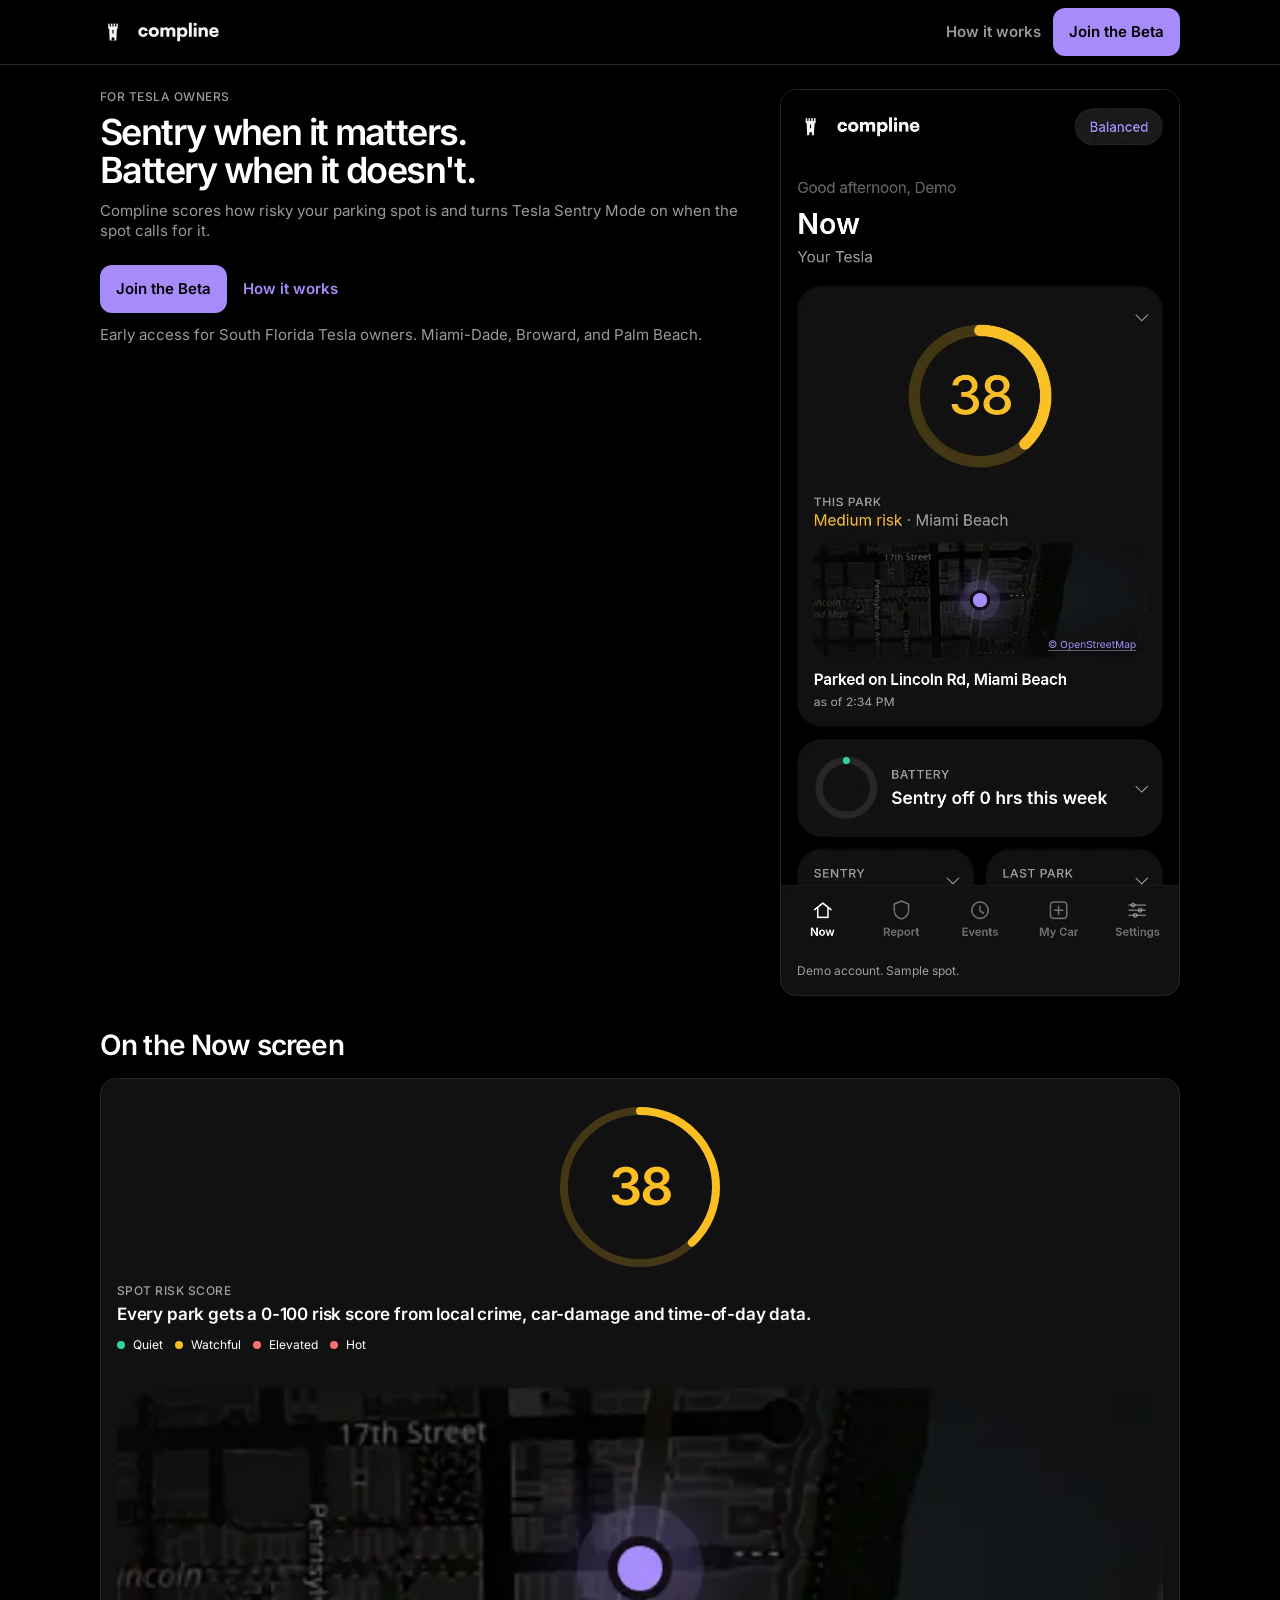
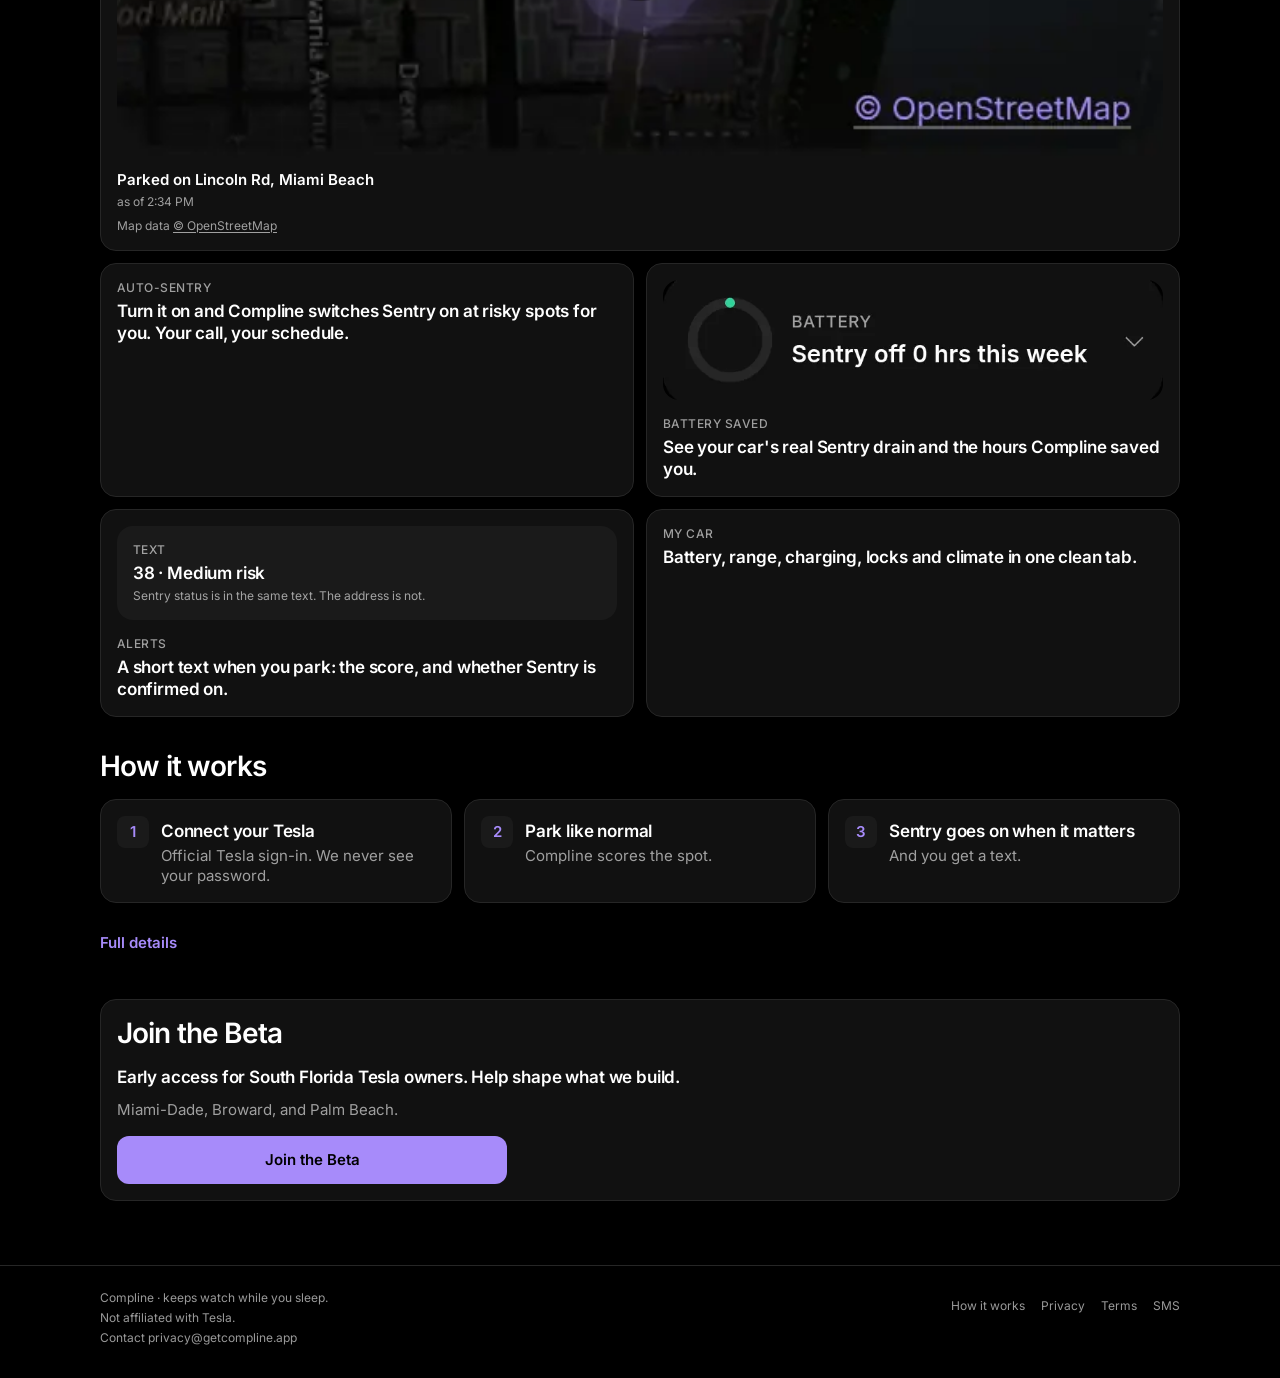
==== index.html @ 338436a9 "Redesign the homepage and add a how-it-works page Match the dashboard's color, type, cards, ring, an" ====
<!doctype html>
<html lang="en">
<head>
<meta charset="utf-8">
<meta name="viewport" content="width=device-width,initial-scale=1">
<meta name="theme-color" content="#000000">
<title>Compline — Sentry when it matters</title>
<meta name="description" content="Compline scores how risky your parking spot is and turns Tesla Sentry Mode on when the spot calls for it. Not affiliated with Tesla.">
<meta property="og:type" content="website">
<meta property="og:site_name" content="Compline">
<meta property="og:title" content="Compline: Sentry when it matters">
<meta property="og:description" content="Compline scores how risky your parking spot is and turns Tesla Sentry Mode on when the spot calls for it. Not affiliated with Tesla.">
<meta property="og:url" content="https://getcompline.app/">
<meta property="og:image" content="https://getcompline.app/assets/og.png">
<meta property="og:image:type" content="image/png">
<meta property="og:image:width" content="1200">
<meta property="og:image:height" content="630">
<meta property="og:image:alt" content="Compline. Sentry Mode when the spot needs it, not when it doesn't.">
<meta name="twitter:card" content="summary_large_image">
<meta name="twitter:title" content="Compline: Sentry when it matters">
<meta name="twitter:description" content="Compline scores how risky your parking spot is and turns Tesla Sentry Mode on when the spot calls for it. Not affiliated with Tesla.">
<meta name="twitter:image" content="https://getcompline.app/assets/og.png">
<meta name="twitter:image:alt" content="Compline. Sentry Mode when the spot needs it, not when it doesn't.">
<link rel="icon" href="/favicon.ico">
<link rel="icon" type="image/png" sizes="32x32" href="/favicon-32.png">
<link rel="apple-touch-icon" sizes="180x180" href="/apple-touch-icon.png">
<link rel="preload" href="/fonts/inter-latin.woff2" as="font" type="font/woff2" crossorigin>
<link rel="preload" href="/assets/now-screen.webp" as="image">
<link rel="stylesheet" href="/css/site.css">
</head>
<body class="mkt">
<a class="m-skip" href="#content">Skip to content</a>
<header class="m-top">
  <div class="m-wrap m-bar">
    <a class="m-logo" href="/">
      <img src="/assets/mark-icon.svg" alt="" width="26" height="26">
      <img src="/assets/mark-word.svg" alt="Compline" width="89" height="26">
    </a>
    <nav class="m-nav" aria-label="Primary">
      <a class="m-nav-link" href="/how-it-works/">How it works</a>
      <a class="m-btn" href="https://app.getcompline.app/login?mode=signup">Join the Beta</a>
    </nav>
  </div>
</header>

<main id="content">
  <section class="m-hero" aria-labelledby="hero-title">
    <div class="m-wrap m-hero-grid">
      <div>
        <p class="m-kicker">For Tesla owners</p>
        <h1 id="hero-title">Sentry when it matters. Battery when it doesn't.</h1>
        <p class="m-lede">Compline scores how risky your parking spot is and turns Tesla Sentry Mode on when the spot calls for it.</p>
        <div class="m-actions">
          <a class="m-btn m-btn-block" href="https://app.getcompline.app/login?mode=signup">Join the Beta</a>
          <a class="m-text" href="/how-it-works/">How it works</a>
        </div>
        <p class="m-note">Early access for South Florida Tesla owners. Miami-Dade, Broward, and Palm Beach.</p>
      </div>
      <figure class="m-phone">
        <img src="/assets/now-screen.webp" width="780" height="1688" alt="Compline Now screen on a demo account. Risk score 38, medium risk, a dark map, and the Sentry battery card. The spot shown is a sample on Lincoln Road in Miami Beach." fetchpriority="high">
        <figcaption>Demo account. Sample spot.</figcaption>
      </figure>
    </div>
  </section>

  <section class="m-section" aria-labelledby="features-title">
    <div class="m-wrap">
      <h2 id="features-title">On the Now screen</h2>
      <div class="m-grid">
        <article class="m-card m-span">
          <div class="m-gauge">
            <svg viewBox="0 0 168 168" aria-hidden="true">
              <circle class="m-ring-track" cx="84" cy="84" r="76"></circle>
              <circle class="m-ring-fill" cx="84" cy="84" r="76"></circle>
            </svg>
            <p class="m-score"><span class="m-sr">Risk score </span>38<span class="m-sr"> out of 100</span></p>
          </div>
          <h3 class="m-label">Spot risk score</h3>
          <p class="m-value">Every park gets a 0-100 risk score from local crime, car-damage and time-of-day data.</p>
          <ul class="m-bands" aria-label="Score bands">
            <li><span class="m-dot m-dot-quiet" aria-hidden="true"></span>Quiet</li>
            <li><span class="m-dot m-dot-watchful" aria-hidden="true"></span>Watchful</li>
            <li><span class="m-dot m-dot-elevated" aria-hidden="true"></span>Elevated</li>
            <li><span class="m-dot m-dot-hot" aria-hidden="true"></span>Hot</li>
          </ul>
          <img class="m-shot" src="/assets/crop-map.webp" width="652" height="242" alt="Dark map of the sample Lincoln Road spot, with a violet marker on the block." loading="lazy">
          <p class="m-loc">Parked on Lincoln Rd, Miami Beach</p>
          <p class="m-asof">as of 2:34 PM</p>
          <p class="m-attr">Map data <a href="https://www.openstreetmap.org/copyright">© OpenStreetMap</a></p>
        </article>

        <article class="m-card">
          <h3 class="m-label">Auto-Sentry</h3>
          <p class="m-value">Turn it on and Compline switches Sentry on at risky spots for you. Your call, your schedule.</p>
        </article>

        <article class="m-card">
          <img class="m-shot" src="/assets/crop-battery.webp" width="716" height="172" alt="Demo battery card. It reads Sentry off, 0 hours this week." loading="lazy">
          <h3 class="m-label">Battery saved</h3>
          <p class="m-value">See your car's real Sentry drain and the hours Compline saved you.</p>
        </article>

        <article class="m-card">
          <div class="m-bubble">
            <p class="m-label">Text</p>
            <p class="m-value">38 · Medium risk</p>
            <p class="m-asof">Sentry status is in the same text. The address is not.</p>
          </div>
          <h3 class="m-label">Alerts</h3>
          <p class="m-value">A short text when you park: the score, and whether Sentry is confirmed on.</p>
        </article>

        <article class="m-card">
          <h3 class="m-label">My Car</h3>
          <p class="m-value">Battery, range, charging, locks and climate in one clean tab.</p>
        </article>
      </div>
    </div>
  </section>

  <section class="m-section" id="how" aria-labelledby="how-title">
    <div class="m-wrap">
      <h2 id="how-title">How it works</h2>
      <ol class="m-steps">
        <li>
          <span class="m-num" aria-hidden="true">1</span>
          <div>
            <h3>Connect your Tesla</h3>
            <p>Official Tesla sign-in. We never see your password.</p>
          </div>
        </li>
        <li>
          <span class="m-num" aria-hidden="true">2</span>
          <div>
            <h3>Park like normal</h3>
            <p>Compline scores the spot.</p>
          </div>
        </li>
        <li>
          <span class="m-num" aria-hidden="true">3</span>
          <div>
            <h3>Sentry goes on when it matters</h3>
            <p>And you get a text.</p>
          </div>
        </li>
      </ol>
      <p class="m-more"><a class="m-text" href="/how-it-works/">Full details</a></p>
    </div>
  </section>

  <section class="m-section m-end" aria-labelledby="beta-title">
    <div class="m-wrap">
      <div class="m-card m-beta">
        <h2 id="beta-title">Join the Beta</h2>
        <p class="m-value">Early access for South Florida Tesla owners. Help shape what we build.</p>
        <p class="m-note">Miami-Dade, Broward, and Palm Beach.</p>
        <a class="m-btn m-btn-block" href="https://app.getcompline.app/login?mode=signup">Join the Beta</a>
      </div>
    </div>
  </section>
</main>

<footer class="m-foot">
  <div class="m-wrap m-foot-inner">
    <div>
      <p>Compline · keeps watch while you sleep.</p>
      <p>Not affiliated with Tesla.</p>
      <p>Contact <a href="mailto:privacy@getcompline.app">privacy@getcompline.app</a></p>
    </div>
    <nav aria-label="Footer">
      <a href="/how-it-works/">How it works</a>
      <a href="/privacy.html">Privacy</a>
      <a href="/terms.html">Terms</a>
      <a href="/sms.html">SMS</a>
    </nav>
  </div>
</footer>
</body>
</html>
---- css/site.css ----
/* Compline public site.
   Tokens: true black, self-hosted Inter, light numerals,
   hairline dividers, muted purple accent. */

@font-face {
  font-family: "Inter";
  font-style: normal;
  font-weight: 100 900;
  font-display: swap;
  src: url("../fonts/inter-latin.woff2") format("woff2");
  unicode-range: U+0000-00FF, U+0131, U+0152-0153, U+02BB-02BC, U+02C6, U+02DA, U+02DC, U+0304, U+0308, U+0329, U+2000-206F, U+20AC, U+2122, U+2191, U+2193, U+2212, U+2215, U+FEFF, U+FFFD;
}

:root {
  --bg: #000000;
  --ink: #ffffff;
  --text: rgba(255, 255, 255, 0.82);
  --muted: rgba(255, 255, 255, 0.56);
  --line: rgba(255, 255, 255, 0.12);
  --accent: #a898c9;
  --measure: 1080px;
  color-scheme: dark;
}

* { box-sizing: border-box; }
html {
  background: var(--bg);
  -webkit-font-smoothing: antialiased;
  text-rendering: optimizeLegibility;
}
body {
  margin: 0;
  min-height: 100vh;
  background: var(--bg);
  color: var(--text);
  font: 400 17px/1.55 "Inter", system-ui, sans-serif;
}
::selection { background: rgba(168, 152, 201, 0.35); color: var(--ink); }
:focus-visible { outline: 1px solid var(--accent); outline-offset: 3px; }
a { color: inherit; text-decoration: none; }
img { max-width: 100%; height: auto; display: block; }

.wrap {
  width: min(var(--measure), calc(100% - 48px));
  margin-inline: auto;
}
.wrap.narrow { --measure: 680px; }

.top {
  position: sticky;
  top: 0;
  z-index: 2;
  background: var(--bg);
  border-bottom: 1px solid var(--line);
}
.top-inner {
  display: flex;
  flex-wrap: wrap;
  align-items: center;
  justify-content: space-between;
  gap: 4px 28px;
  min-height: 64px;
  padding-block: 10px;
}
.brand {
  color: var(--ink);
  font-size: 17px;
  font-weight: 400;
  letter-spacing: -0.03em;
  padding-block: 8px;
}
.nav {
  display: flex;
  flex-wrap: wrap;
  align-items: center;
  gap: 4px 22px;
  font-size: 14px;
}
.nav a {
  color: var(--muted);
  padding-block: 8px;
}
.nav a:hover,
.nav a[aria-current="page"] { color: var(--ink); }

.hero {
  display: grid;
  gap: 56px;
  padding: 56px 0 8px;
}
.kicker {
  margin: 0 0 18px;
  color: var(--accent);
  font-size: 12px;
  font-weight: 500;
  letter-spacing: 0.16em;
  text-transform: uppercase;
}
h1 {
  margin: 0;
  color: var(--ink);
  font-weight: 300;
  font-size: clamp(40px, 8vw, 68px);
  line-height: 1.02;
  letter-spacing: -0.04em;
  text-wrap: balance;
}
.lede {
  margin: 28px 0 0;
  max-width: 38rem;
  color: var(--muted);
  font-size: 18px;
  line-height: 1.55;
}
.policy {
  margin: 18px 0 0;
  max-width: 38rem;
  color: var(--muted);
  font-size: 16px;
  line-height: 1.55;
}
.text-link {
  margin: 32px 0 0;
}
.text-link a {
  color: var(--ink);
  font-size: 15px;
  border-bottom: 1px solid var(--line);
  padding-bottom: 3px;
}
.text-link a:hover { border-bottom-color: var(--accent); }
.hero-actions {
  display: flex;
  flex-wrap: wrap;
  align-items: center;
  gap: 16px 28px;
  margin-top: 32px;
}
.hero-actions .text-link { margin: 0; }

.btn {
  display: inline-flex;
  align-items: center;
  justify-content: center;
  margin: 0;
  padding: 11px 16px;
  border: 1px solid var(--ink);
  background: var(--ink);
  color: #000;
  font: 500 14px/1 "Inter", system-ui, sans-serif;
  letter-spacing: -0.01em;
  text-decoration: none;
  cursor: pointer;
}
.btn:hover { background: transparent; color: var(--ink); }
.btn:disabled,
.btn:disabled:hover {
  background: var(--ink);
  color: #000;
  opacity: 0.45;
  cursor: default;
}
.nav a.btn { color: #000; padding: 8px 14px; }
.nav a.btn:hover { color: var(--ink); }
.nav a.btn[aria-current="page"] {
  background: var(--ink);
  color: #000;
}

.numeral {
  margin: 0;
  color: var(--ink);
  font-weight: 300;
  font-size: clamp(96px, 22vw, 132px);
  line-height: 0.84;
  letter-spacing: -0.055em;
  font-variant-numeric: tabular-nums;
}
.score-name {
  margin: 14px 0 0;
  color: var(--muted);
  font-size: 15px;
  letter-spacing: 0.08em;
  text-transform: uppercase;
}
.score hr {
  border: 0;
  border-top: 1px solid var(--line);
  margin: 28px 0;
}
.suggest {
  margin: 0;
  color: var(--accent);
  font-size: 15px;
  font-weight: 500;
  letter-spacing: 0.01em;
}
.place {
  margin: 10px 0 0;
  color: var(--muted);
  font-size: 16px;
}
.place strong {
  color: var(--ink);
  font-weight: 400;
}

.block { padding: 88px 0 0; }
h2 {
  margin: 0 0 16px;
  color: var(--ink);
  font-weight: 300;
  font-size: clamp(32px, 5vw, 44px);
  line-height: 1.1;
  letter-spacing: -0.035em;
}
.sub {
  margin: 0;
  max-width: 40rem;
  color: var(--muted);
}

.steps {
  list-style: none;
  margin: 40px 0 0;
  padding: 0;
  border-top: 1px solid var(--line);
}
.steps li {
  display: grid;
  gap: 14px;
  padding: 28px 0 32px;
  border-bottom: 1px solid var(--line);
}
.step-num {
  color: var(--ink);
  font-weight: 300;
  font-size: 48px;
  line-height: 1;
  letter-spacing: -0.045em;
  font-variant-numeric: tabular-nums;
}
.steps h3 {
  margin: 0 0 8px;
  color: var(--ink);
  font-size: 18px;
  font-weight: 400;
  letter-spacing: -0.02em;
}
.steps p {
  margin: 0;
  color: var(--muted);
  font-size: 16px;
}

.rows {
  list-style: none;
  margin: 36px 0 0;
  padding: 0;
  border-top: 1px solid var(--line);
}
.rows li {
  margin: 0;
  padding: 26px 0;
  border-bottom: 1px solid var(--line);
  color: var(--muted);
}
.rows strong {
  color: var(--ink);
  font-weight: 500;
}

.close { padding-bottom: 96px; }
.close p {
  margin: 0;
  max-width: 36rem;
  color: var(--muted);
}

.page {
  padding: 56px 0 96px;
}
.page .sub { margin-top: 22px; }
.page .sub + .sub { margin-top: 18px; }

.waitlist { margin-top: 36px; max-width: 32rem; }
.waitlist .field + .field { margin-top: 22px; }
.waitlist label {
  display: block;
  margin: 0 0 8px;
  color: var(--ink);
  font-size: 14px;
  font-weight: 500;
}
.waitlist .opt { color: var(--muted); font-weight: 400; }
.waitlist input,
.waitlist select {
  width: 100%;
  background: var(--bg);
  color: var(--ink);
  border: 1px solid var(--line);
  border-radius: 0;
  padding: 14px;
  font: 400 16px/1.4 "Inter", system-ui, sans-serif;
}
.waitlist input::placeholder { color: rgba(255, 255, 255, 0.35); }
.waitlist .btn { margin-top: 28px; }
.honeypot {
  position: absolute;
  left: -10000px;
  top: 0;
  width: 1px;
  height: 1px;
  margin: 0;
  padding: 0;
  overflow: hidden;
  clip: rect(0, 0, 0, 0);
  clip-path: inset(50%);
  white-space: nowrap;
  border: 0;
  pointer-events: none;
}
.waitlist .honeypot input {
  width: 1px;
  min-width: 0;
  padding: 0;
  border: 0;
}
.form-status {
  margin: 18px 0 0;
  font-size: 16px;
  line-height: 1.5;
}
.form-status.is-ok,
.form-status.is-note { color: var(--ink); }
.form-status.is-err { color: #f3c7c7; }
.form-status:empty { margin-top: 0; }
.field-hint {
  margin: 8px 0 0;
  color: var(--muted);
  font-size: 13px;
}
.legal .waitlist { max-width: none; }
.waitlist label.check {
  display: flex;
  gap: 0.65em;
  align-items: flex-start;
  font-weight: 400;
  line-height: 1.5;
}
.waitlist label.check input {
  width: auto;
  flex: none;
  margin-top: 0.35em;
  accent-color: var(--accent);
}
.waitlist label.check a {
  color: var(--ink);
  text-decoration: underline;
  text-underline-offset: 2px;
}
.legal h3 {
  margin: 28px 0 10px;
  color: var(--ink);
  font-size: 18px;
  font-weight: 500;
  letter-spacing: -0.02em;
}
.fine {
  margin: 28px 0 0;
  max-width: 32rem;
  color: var(--muted);
  font-size: 14px;
}

.legal { padding: 56px 0 96px; }
.legal .kicker { margin-bottom: 20px; }
.legal h1 { font-size: clamp(40px, 8vw, 60px); }
.legal > p,
.legal li { color: var(--muted); }
.legal h2 {
  margin: 56px 0 14px;
  font-size: 22px;
  font-weight: 400;
  letter-spacing: -0.02em;
}
.legal p { margin: 0 0 16px; overflow-wrap: anywhere; }
.legal ul {
  list-style: none;
  margin: 8px 0 0;
  padding: 0;
  border-top: 1px solid var(--line);
}
.legal li {
  margin: 0;
  padding: 18px 0;
  border-bottom: 1px solid var(--line);
  overflow-wrap: anywhere;
}
.legal strong { color: var(--ink); font-weight: 500; }
.legal em { font-style: italic; }
code {
  font-family: ui-monospace, "SFMono-Regular", Menlo, Consolas, monospace;
  font-size: 0.92em;
  color: var(--ink);
}

.footer {
  border-top: 1px solid var(--line);
  padding: 28px 0 48px;
  color: var(--muted);
  font-size: 14px;
}
.footer-inner {
  display: flex;
  flex-wrap: wrap;
  gap: 12px 28px;
  justify-content: space-between;
  align-items: center;
}
.footer nav { display: flex; flex-wrap: wrap; gap: 8px 22px; }
.footer a { color: var(--muted); padding-block: 6px; }
.footer a:hover { color: var(--ink); }

@media (min-width: 840px) {
  .hero {
    grid-template-columns: minmax(0, 1.2fr) minmax(280px, 0.8fr);
    gap: 80px;
    align-items: end;
    padding: 104px 0 16px;
  }
  .block { padding-top: 120px; }
  .steps {
    display: grid;
    grid-template-columns: repeat(3, minmax(0, 1fr));
    border-bottom: 1px solid var(--line);
  }
  .steps li {
    border-bottom: 0;
    padding: 32px 36px 40px 0;
  }
  .steps li + li {
    padding-left: 36px;
    box-shadow: inset 1px 0 0 var(--line);
  }
  .legal, .page { padding-top: 96px; }
}

/* Marketing pages (homepage and /how-it-works).
   Tokens mirrored from the Compline dashboard stylesheet:
   tangitally/sentry-risk static/compline.css
   (deployed as https://app.getcompline.app/static/compline.css).
   Color values are that file's :root. Type, cards, the gauge ring,
   and btn-primary follow the Oct 23 design pass in the same file
   (label over value, 16px radius, spacing 4/8/12/16/24/32).
   The sentry-risk repo was not readable from this environment;
   values were copied from the deployed stylesheet.
   Scoped to body.mkt so /sms, /privacy, /terms, and /signup
   keep the tokens above. */
body.mkt {
  --bg: #000000;
  --ink: #ffffff;
  --text: #ffffff;
  --muted: rgba(255, 255, 255, 0.60);
  --faint: rgba(255, 255, 255, 0.40);
  --line: #262626;
  --line-strong: #262626;
  --surface-1: #111111;
  --surface-2: #1a1a1a;
  --surface-3: #262626;
  --accent: #a78bfa;
  --rose: #f87171;
  --ok: #34d399;
  --warn: #fbbf24;
  --brand: var(--accent);
  --danger: var(--rose);
  --risk-quiet: var(--ok);
  --risk-watchful: var(--warn);
  --risk-elevated: var(--rose);
  --risk-hot: var(--rose);
  --risk-none: rgba(255, 255, 255, 0.40);
  --card: var(--surface-1);
  --track: var(--surface-3);
  /* Demo Now screen (score 38) uses the watchful / amber ring. */
  --c: var(--risk-watchful);
  background: var(--bg);
  color: var(--text);
  font-family: -apple-system, BlinkMacSystemFont, "Inter", system-ui, sans-serif;
  font-size: 15px;
  line-height: 20px;
  font-weight: 400;
}
body.mkt :focus-visible {
  outline: 2px solid var(--accent);
  outline-offset: 2px;
}
body.mkt ::selection {
  background: color-mix(in srgb, var(--accent) 35%, transparent);
  color: var(--ink);
}
body.mkt a { color: var(--accent); }
body.mkt a.m-btn,
body.mkt a.m-btn:hover { color: #000; }
body.mkt a.m-skip { color: #000; }
body.mkt a.m-nav-link { color: var(--muted); }
body.mkt a.m-nav-link:hover,
body.mkt a.m-nav-link[aria-current="page"] { color: var(--ink); }
body.mkt .m-foot a { color: var(--muted); }
body.mkt .m-foot a:hover,
body.mkt .m-foot a[aria-current="page"] { color: var(--ink); }
body.mkt .m-attr a { color: var(--muted); }

.m-skip {
  position: absolute;
  left: 16px;
  top: 8px;
  z-index: 4;
  padding: 8px 12px;
  border-radius: 12px;
  background: var(--accent);
  color: #000;
  font-weight: 600;
  transform: translateY(-160%);
}
.m-skip:focus { transform: none; }

.m-wrap {
  width: min(1080px, calc(100% - 32px));
  margin-inline: auto;
}
.m-narrow { width: min(760px, calc(100% - 32px)); }

.m-top {
  position: sticky;
  top: 0;
  z-index: 3;
  background: var(--bg);
  border-bottom: 1px solid var(--line);
}
.m-bar {
  display: flex;
  align-items: center;
  justify-content: space-between;
  gap: 12px;
  min-height: 48px;
  padding-block: 8px;
}
.m-logo {
  display: flex;
  align-items: center;
  gap: 8px;
  min-width: 0;
  color: inherit;
  text-decoration: none;
}
.m-logo img { display: block; }
.m-nav {
  display: flex;
  align-items: center;
  gap: 12px;
}
.m-nav-link {
  display: none;
  align-items: center;
  min-height: 48px;
  color: var(--muted);
  font-size: 15px;
  line-height: 20px;
  font-weight: 600;
  text-decoration: none;
}
.m-nav-link:hover,
.m-nav-link[aria-current="page"] { color: var(--ink); }

.m-btn {
  display: inline-flex;
  align-items: center;
  justify-content: center;
  min-height: 48px;
  padding: 0 16px;
  border: 0;
  border-radius: 12px;
  background: var(--accent);
  color: #000;
  font: 600 15px/20px -apple-system, BlinkMacSystemFont, "Inter", system-ui, sans-serif;
  text-align: center;
  text-decoration: none;
  cursor: pointer;
}
.m-btn:hover { filter: brightness(1.06); color: #000; }
.m-btn-block { width: 100%; max-width: 390px; }

.m-kicker,
.m-label {
  margin: 0;
  font-size: 12px;
  line-height: 16px;
  font-weight: 500;
  letter-spacing: 0.04em;
  text-transform: uppercase;
  color: var(--muted);
}
body.mkt h1 {
  margin: 8px 0 0;
  color: var(--ink);
  font-size: 36px;
  line-height: 38px;
  font-weight: 600;
  letter-spacing: -0.045em;
}
body.mkt h2 {
  margin: 0 0 16px;
  color: var(--ink);
  font-size: 28px;
  line-height: 34px;
  font-weight: 600;
  letter-spacing: -0.03em;
}
.m-lede,
.m-note {
  margin: 12px 0 0;
  max-width: 40rem;
  color: var(--muted);
  font-size: 15px;
  line-height: 20px;
}
.m-value {
  margin: 4px 0 0;
  color: var(--ink);
  font-size: 17px;
  line-height: 22px;
  font-weight: 600;
  letter-spacing: -0.01em;
}
.m-actions {
  display: flex;
  flex-direction: column;
  align-items: flex-start;
  gap: 12px;
  margin-top: 24px;
}
.m-text {
  display: inline-flex;
  align-items: center;
  min-height: 48px;
  color: var(--accent);
  font-size: 15px;
  line-height: 20px;
  font-weight: 600;
  text-decoration: none;
}
.m-text:hover { text-decoration: underline; text-underline-offset: 3px; }

.m-hero { padding-top: 24px; }
.m-hero-grid { display: grid; gap: 24px; }
.m-phone {
  margin: 0;
  border: 1px solid var(--line);
  border-radius: 16px;
  overflow: hidden;
  background: var(--surface-1);
}
.m-phone img { width: 100%; height: auto; }
.m-phone figcaption {
  margin: 0;
  padding: 12px 16px 16px;
  color: var(--muted);
  font-size: 12px;
  line-height: 16px;
}

.m-section { padding-top: 32px; }
.m-grid {
  display: grid;
  gap: 12px;
}
.m-card {
  margin: 0;
  padding: 16px;
  border: 1px solid var(--line);
  border-radius: 16px;
  background: var(--card);
}
.m-card .m-label { margin-top: 16px; }
.m-card > .m-label:first-child,
.m-gauge + .m-label { margin-top: 0; }
.m-shot {
  width: 100%;
  height: auto;
  margin-top: 16px;
  border-radius: 16px;
}
.m-loc {
  margin: 12px 0 0;
  color: var(--ink);
  font-size: 15px;
  line-height: 20px;
  font-weight: 600;
}
.m-asof,
.m-attr {
  margin: 4px 0 0;
  color: var(--muted);
  font-size: 12px;
  line-height: 16px;
}
.m-attr { margin-top: 8px; }
.m-attr a { color: var(--muted); text-decoration: underline; text-underline-offset: 2px; }

.m-gauge {
  position: relative;
  width: 168px;
  height: 168px;
  margin: 8px auto 12px;
}
.m-gauge svg {
  display: block;
  width: 168px;
  height: 168px;
  transform: rotate(-90deg);
}
.m-gauge circle {
  fill: none;
  stroke-width: 8;
}
.m-ring-track { stroke: var(--surface-3); }
.m-ring-track { stroke: color-mix(in srgb, var(--c) 22%, transparent); }
.m-ring-fill {
  stroke: var(--c);
  stroke-linecap: round;
  stroke-dasharray: 477.52;
  stroke-dashoffset: 296.06;
  animation: m-ring 1.1s ease forwards;
}
@keyframes m-ring {
  from { stroke-dashoffset: 477.52; }
  to { stroke-dashoffset: 296.06; }
}
.m-score {
  position: absolute;
  inset: 0;
  display: flex;
  align-items: center;
  justify-content: center;
  margin: 0;
  color: var(--c);
  font-size: 52px;
  line-height: 52px;
  font-weight: 600;
  letter-spacing: -0.05em;
  font-variant-numeric: tabular-nums;
}
.m-sr {
  position: absolute;
  width: 1px;
  height: 1px;
  padding: 0;
  margin: 0;
  overflow: hidden;
  clip-path: inset(50%);
  white-space: nowrap;
  border: 0;
}
.m-card > .m-shot:first-child { margin-top: 0; }
.m-bands {
  display: flex;
  flex-wrap: wrap;
  gap: 8px 12px;
  margin: 12px 0 0;
  padding: 0;
  list-style: none;
  color: var(--ink);
  font-size: 12px;
  line-height: 16px;
}
.m-bands li { display: flex; align-items: center; }
.m-dot {
  width: 8px;
  height: 8px;
  margin-right: 8px;
  border-radius: 999px;
  background: var(--faint);
}
.m-dot-quiet { background: var(--risk-quiet); }
.m-dot-watchful { background: var(--risk-watchful); }
.m-dot-elevated,
.m-dot-hot { background: var(--risk-hot); }

.m-bubble {
  padding: 16px;
  border-radius: 16px;
  background: var(--surface-2);
}
.m-bubble .m-label { margin-top: 0; }
.m-bubble .m-value { margin-top: 4px; }

.m-steps {
  display: grid;
  gap: 12px;
  margin: 0;
  padding: 0;
  list-style: none;
}
.m-steps li {
  display: flex;
  gap: 12px;
  margin: 0;
  padding: 16px;
  border: 1px solid var(--line);
  border-radius: 16px;
  background: var(--surface-1);
}
.m-num {
  display: flex;
  flex: none;
  align-items: center;
  justify-content: center;
  width: 32px;
  height: 32px;
  border-radius: 8px;
  background: var(--surface-2);
  color: var(--accent);
  font-size: 15px;
  line-height: 20px;
  font-weight: 600;
}
.m-steps h3 {
  margin: 4px 0 0;
  color: var(--ink);
  font-size: 17px;
  line-height: 22px;
  font-weight: 600;
  letter-spacing: -0.01em;
  text-transform: none;
}
.m-steps p {
  margin: 4px 0 0;
  color: var(--muted);
  font-size: 15px;
  line-height: 20px;
}
.m-more { margin: 16px 0 0; }

.m-beta .m-btn { margin-top: 16px; }

.m-prose { display: grid; gap: 0; margin-top: 32px; }
.m-prose + .m-card { margin-top: 32px; }
.m-prose h2 { margin: 32px 0 12px; }
.m-prose h2:first-child { margin-top: 0; }
.m-prose h3 {
  margin: 16px 0 0;
  color: var(--ink);
  font-size: 17px;
  line-height: 22px;
  font-weight: 600;
  letter-spacing: -0.01em;
}
.m-prose p,
.m-prose li {
  margin: 0;
  color: var(--muted);
  font-size: 15px;
  line-height: 20px;
}
.m-prose .m-card p + p { margin-top: 12px; }
.m-prose h3 + p { margin-top: 4px; }
.m-prose p.m-value {
  color: var(--ink);
  font-size: 17px;
  line-height: 22px;
  font-weight: 600;
  letter-spacing: -0.01em;
}
.m-prose .m-value { color: var(--ink); }
.m-prose ul {
  margin: 0;
  padding: 0;
  list-style: none;
}
.m-prose li {
  padding-top: 8px;
  border-top: 1px solid var(--line);
}
.m-prose li + li { margin-top: 8px; }
.m-prose strong { color: var(--ink); font-weight: 600; }
.m-prose a { text-underline-offset: 2px; }
.m-end { padding-bottom: 32px; }

.m-foot {
  margin-top: 32px;
  padding: 24px 0 32px;
  border-top: 1px solid var(--line);
  color: var(--muted);
  font-size: 12px;
  line-height: 16px;
}
.m-foot p { margin: 0; }
.m-foot p + p { margin-top: 4px; }
.m-foot-inner {
  display: flex;
  flex-wrap: wrap;
  gap: 16px 24px;
  align-items: flex-start;
  justify-content: space-between;
}
.m-foot nav { display: flex; flex-wrap: wrap; gap: 8px 16px; }
.m-foot a {
  color: var(--muted);
  font-size: 12px;
  line-height: 16px;
  text-decoration: none;
  padding-block: 8px;
}
.m-foot a:hover { color: var(--ink); }

@media (min-width: 1024px) {
  .m-nav-link { display: inline-flex; }
  .m-hero-grid {
    grid-template-columns: minmax(0, 1.1fr) minmax(300px, 400px);
    gap: 32px;
    align-items: start;
  }
  .m-actions {
    flex-direction: row;
    align-items: center;
    gap: 16px;
  }
  .m-actions .m-btn { width: auto; }
  .m-grid { grid-template-columns: 1fr 1fr; }
  .m-span { grid-column: 1 / -1; }
  .m-steps { grid-template-columns: 1fr 1fr 1fr; }
}

@media (prefers-reduced-motion: reduce) {
  .m-ring-fill {
    animation: none;
    stroke-dashoffset: 296.06;
  }
}
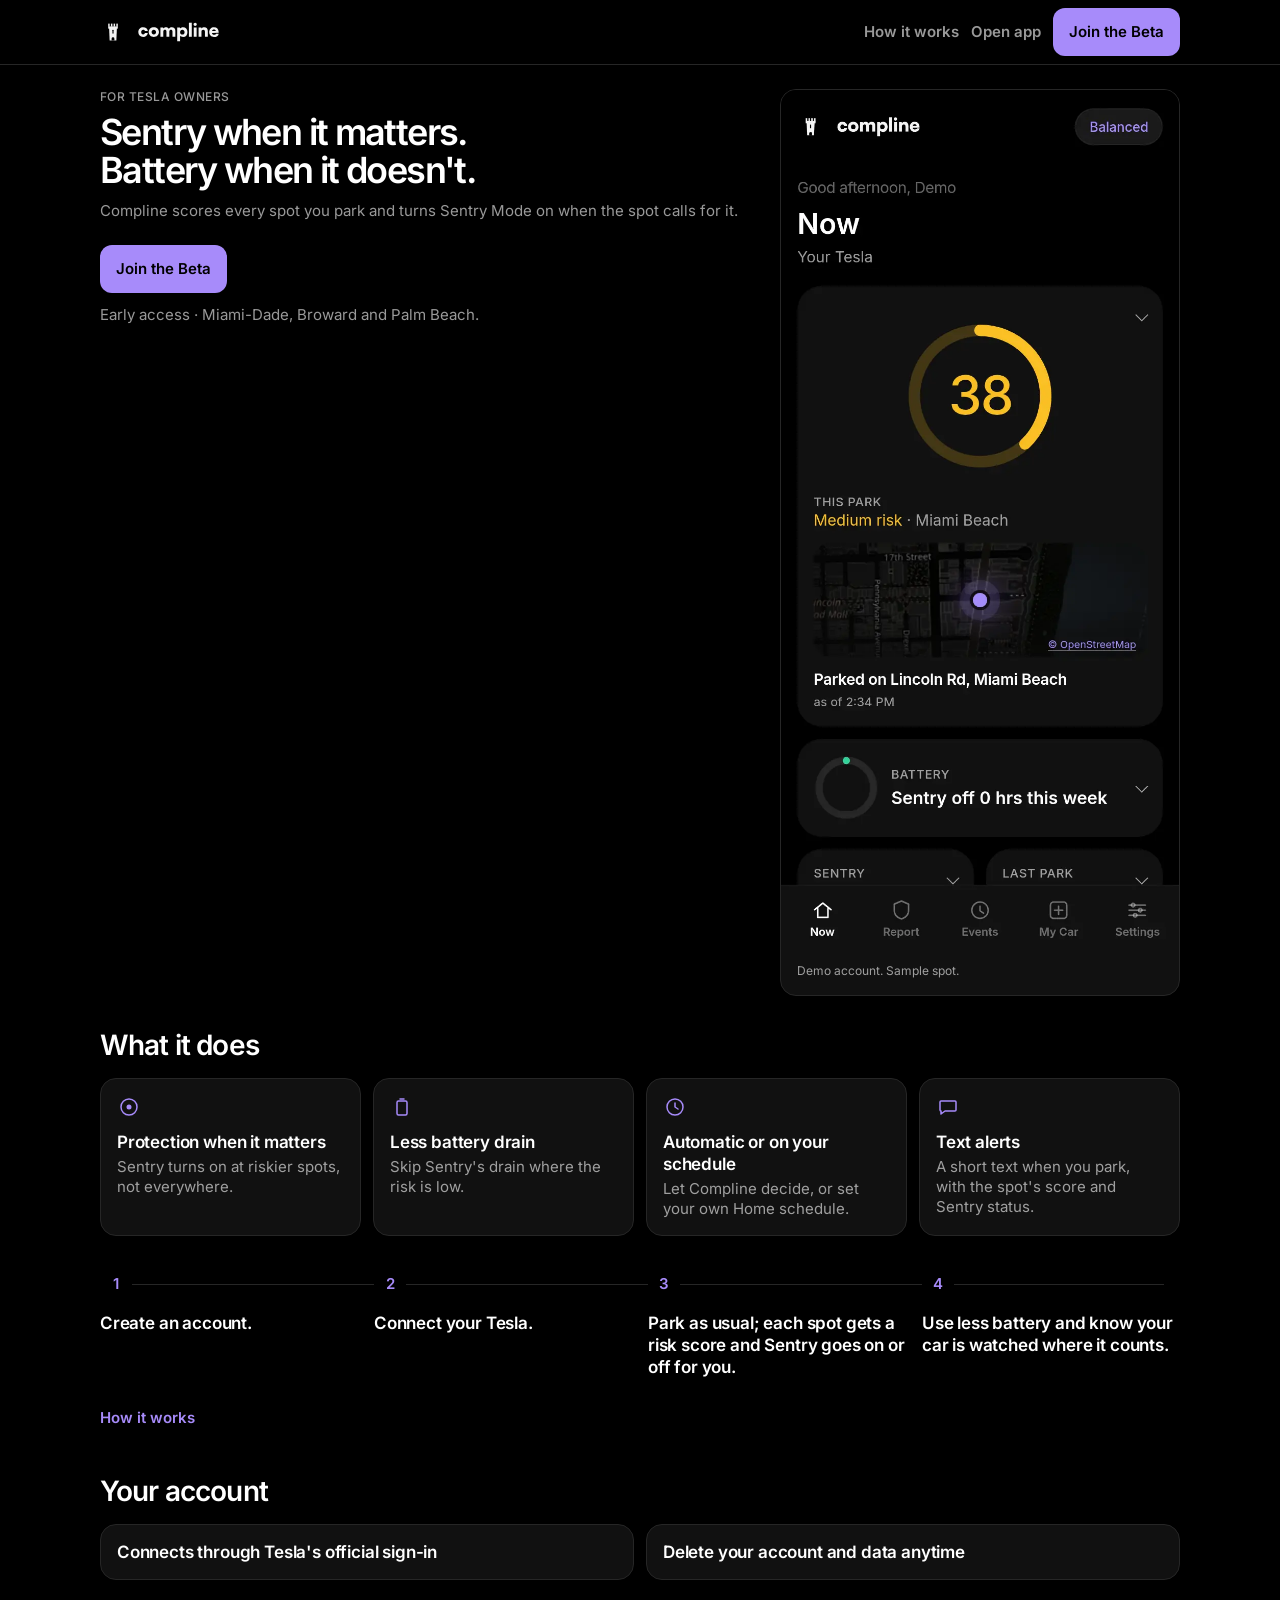
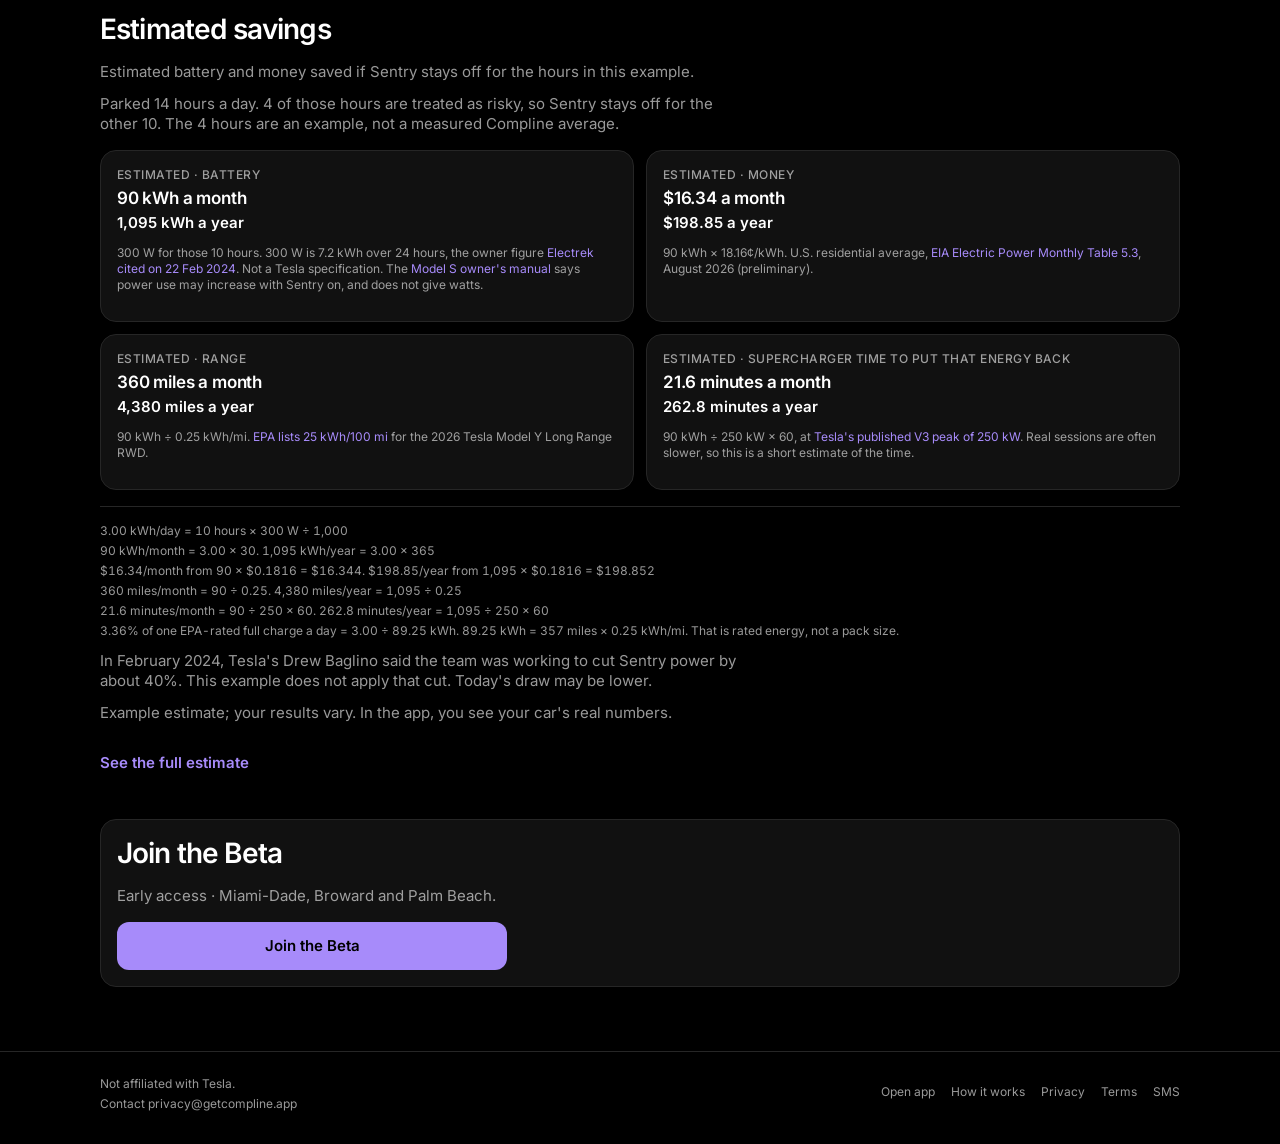
==== commit 607fa0a4: "Rebuild the homepage as a complete landing page. Keep the hero, add the value props, four-step flow," ====
--- a/index.html
+++ b/index.html
@@ -5,11 +5,11 @@
 <meta name="viewport" content="width=device-width,initial-scale=1">
 <meta name="theme-color" content="#000000">
 <title>Compline — Sentry when it matters</title>
-<meta name="description" content="Compline scores how risky your parking spot is and turns Tesla Sentry Mode on when the spot calls for it. Not affiliated with Tesla.">
+<meta name="description" content="Compline scores every spot you park and turns Sentry Mode on when the spot calls for it. Not affiliated with Tesla.">
 <meta property="og:type" content="website">
 <meta property="og:site_name" content="Compline">
 <meta property="og:title" content="Compline: Sentry when it matters">
-<meta property="og:description" content="Compline scores how risky your parking spot is and turns Tesla Sentry Mode on when the spot calls for it. Not affiliated with Tesla.">
+<meta property="og:description" content="Compline scores every spot you park and turns Sentry Mode on when the spot calls for it. Not affiliated with Tesla.">
 <meta property="og:url" content="https://getcompline.app/">
 <meta property="og:image" content="https://getcompline.app/assets/og.png">
 <meta property="og:image:type" content="image/png">
@@ -18,7 +18,7 @@
 <meta property="og:image:alt" content="Compline. Sentry Mode when the spot needs it, not when it doesn't.">
 <meta name="twitter:card" content="summary_large_image">
 <meta name="twitter:title" content="Compline: Sentry when it matters">
-<meta name="twitter:description" content="Compline scores how risky your parking spot is and turns Tesla Sentry Mode on when the spot calls for it. Not affiliated with Tesla.">
+<meta name="twitter:description" content="Compline scores every spot you park and turns Sentry Mode on when the spot calls for it. Not affiliated with Tesla.">
 <meta name="twitter:image" content="https://getcompline.app/assets/og.png">
 <meta name="twitter:image:alt" content="Compline. Sentry Mode when the spot needs it, not when it doesn't.">
 <link rel="icon" href="/favicon.ico">
@@ -38,7 +38,23 @@
     </a>
     <nav class="m-nav" aria-label="Primary">
       <a class="m-nav-link" href="/how-it-works/">How it works</a>
+      <a class="m-nav-link" href="https://app.getcompline.app/">Open app</a>
       <a class="m-btn" href="https://app.getcompline.app/login?mode=signup">Join the Beta</a>
+      <details class="m-menu">
+        <summary class="m-menu-btn">
+          <span class="m-sr">Menu</span>
+          <svg class="m-burger" viewBox="0 0 24 24" aria-hidden="true">
+            <path d="M5 7h14M5 12h14M5 17h14" fill="none" stroke="currentColor" stroke-width="1.5" stroke-linecap="round"></path>
+          </svg>
+          <svg class="m-close" viewBox="0 0 24 24" aria-hidden="true">
+            <path d="M7 7l10 10M17 7L7 17" fill="none" stroke="currentColor" stroke-width="1.5" stroke-linecap="round"></path>
+          </svg>
+        </summary>
+        <div class="m-menu-panel">
+          <a class="m-menu-link" href="/how-it-works/">How it works</a>
+          <a class="m-menu-link" href="https://app.getcompline.app/">Open app</a>
+        </div>
+      </details>
     </nav>
   </div>
 </header>
@@ -49,12 +65,11 @@
       <div>
         <p class="m-kicker">For Tesla owners</p>
         <h1 id="hero-title">Sentry when it matters. Battery when it doesn't.</h1>
-        <p class="m-lede">Compline scores how risky your parking spot is and turns Tesla Sentry Mode on when the spot calls for it.</p>
+        <p class="m-lede">Compline scores every spot you park and turns Sentry Mode on when the spot calls for it.</p>
         <div class="m-actions">
           <a class="m-btn m-btn-block" href="https://app.getcompline.app/login?mode=signup">Join the Beta</a>
-          <a class="m-text" href="/how-it-works/">How it works</a>
         </div>
-        <p class="m-note">Early access for South Florida Tesla owners. Miami-Dade, Broward, and Palm Beach.</p>
+        <p class="m-note">Early access · Miami-Dade, Broward and Palm Beach.</p>
       </div>
       <figure class="m-phone">
         <img src="/assets/now-screen.webp" width="780" height="1688" alt="Compline Now screen on a demo account. Risk score 38, medium risk, a dark map, and the Sentry battery card. The spot shown is a sample on Lincoln Road in Miami Beach." fetchpriority="high">
@@ -63,56 +78,40 @@
     </div>
   </section>
 
-  <section class="m-section" aria-labelledby="features-title">
-    <div class="m-wrap">
-      <h2 id="features-title">On the Now screen</h2>
-      <div class="m-grid">
-        <article class="m-card m-span">
-          <div class="m-gauge">
-            <svg viewBox="0 0 168 168" aria-hidden="true">
-              <circle class="m-ring-track" cx="84" cy="84" r="76"></circle>
-              <circle class="m-ring-fill" cx="84" cy="84" r="76"></circle>
-            </svg>
-            <p class="m-score"><span class="m-sr">Risk score </span>38<span class="m-sr"> out of 100</span></p>
-          </div>
-          <h3 class="m-label">Spot risk score</h3>
-          <p class="m-value">Every park gets a 0-100 risk score from local crime, car-damage and time-of-day data.</p>
-          <ul class="m-bands" aria-label="Score bands">
-            <li><span class="m-dot m-dot-quiet" aria-hidden="true"></span>Quiet</li>
-            <li><span class="m-dot m-dot-watchful" aria-hidden="true"></span>Watchful</li>
-            <li><span class="m-dot m-dot-elevated" aria-hidden="true"></span>Elevated</li>
-            <li><span class="m-dot m-dot-hot" aria-hidden="true"></span>Hot</li>
-          </ul>
-          <img class="m-shot" src="/assets/crop-map.webp" width="652" height="242" alt="Dark map of the sample Lincoln Road spot, with a violet marker on the block." loading="lazy">
-          <p class="m-loc">Parked on Lincoln Rd, Miami Beach</p>
-          <p class="m-asof">as of 2:34 PM</p>
-          <p class="m-attr">Map data <a href="https://www.openstreetmap.org/copyright">© OpenStreetMap</a></p>
-        </article>
-
-        <article class="m-card">
-          <h3 class="m-label">Auto-Sentry</h3>
-          <p class="m-value">Turn it on and Compline switches Sentry on at risky spots for you. Your call, your schedule.</p>
-        </article>
-
-        <article class="m-card">
-          <img class="m-shot" src="/assets/crop-battery.webp" width="716" height="172" alt="Demo battery card. It reads Sentry off, 0 hours this week." loading="lazy">
-          <h3 class="m-label">Battery saved</h3>
-          <p class="m-value">See your car's real Sentry drain and the hours Compline saved you.</p>
-        </article>
-
-        <article class="m-card">
-          <div class="m-bubble">
-            <p class="m-label">Text</p>
-            <p class="m-value">38 · Medium risk</p>
-            <p class="m-asof">Sentry status is in the same text. The address is not.</p>
-          </div>
-          <h3 class="m-label">Alerts</h3>
-          <p class="m-value">A short text when you park: the score, and whether Sentry is confirmed on.</p>
-        </article>
-
-        <article class="m-card">
-          <h3 class="m-label">My Car</h3>
-          <p class="m-value">Battery, range, charging, locks and climate in one clean tab.</p>
+  <section class="m-section" aria-labelledby="props-title">
+    <div class="m-wrap">
+      <h2 id="props-title">What it does</h2>
+      <div class="m-props">
+        <article class="m-card">
+          <svg class="m-icon" viewBox="0 0 24 24" aria-hidden="true">
+            <circle cx="12" cy="12" r="8" fill="none" stroke="currentColor" stroke-width="1.5"></circle>
+            <circle cx="12" cy="12" r="2.5" fill="currentColor"></circle>
+          </svg>
+          <h3>Protection when it matters</h3>
+          <p>Sentry turns on at riskier spots, not everywhere.</p>
+        </article>
+        <article class="m-card">
+          <svg class="m-icon" viewBox="0 0 24 24" aria-hidden="true">
+            <rect x="7" y="6" width="10" height="14" rx="1.5" fill="none" stroke="currentColor" stroke-width="1.5"></rect>
+            <path d="M10 4h4" fill="none" stroke="currentColor" stroke-width="1.5" stroke-linecap="round"></path>
+          </svg>
+          <h3>Less battery drain</h3>
+          <p>Skip Sentry's drain where the risk is low.</p>
+        </article>
+        <article class="m-card">
+          <svg class="m-icon" viewBox="0 0 24 24" aria-hidden="true">
+            <circle cx="12" cy="12" r="8" fill="none" stroke="currentColor" stroke-width="1.5"></circle>
+            <path d="M12 8v4l3 2" fill="none" stroke="currentColor" stroke-width="1.5" stroke-linecap="round" stroke-linejoin="round"></path>
+          </svg>
+          <h3>Automatic or on your schedule</h3>
+          <p>Let Compline decide, or set your own Home schedule.</p>
+        </article>
+        <article class="m-card">
+          <svg class="m-icon" viewBox="0 0 24 24" aria-hidden="true">
+            <path d="M5 6h14a1 1 0 0 1 1 1v8a1 1 0 0 1-1 1H9l-4 3v-3H5a1 1 0 0 1-1-1V7a1 1 0 0 1 1-1z" fill="none" stroke="currentColor" stroke-width="1.5" stroke-linejoin="round"></path>
+          </svg>
+          <h3>Text alerts</h3>
+          <p>A short text when you park, with the spot's score and Sentry status.</p>
         </article>
       </div>
     </div>
@@ -120,31 +119,81 @@
 
   <section class="m-section" id="how" aria-labelledby="how-title">
     <div class="m-wrap">
-      <h2 id="how-title">How it works</h2>
-      <ol class="m-steps">
+      <h2 id="how-title" class="m-sr">Four steps</h2>
+      <ol class="m-flow">
         <li>
           <span class="m-num" aria-hidden="true">1</span>
-          <div>
-            <h3>Connect your Tesla</h3>
-            <p>Official Tesla sign-in. We never see your password.</p>
-          </div>
+          <p>Create an account.</p>
         </li>
         <li>
           <span class="m-num" aria-hidden="true">2</span>
-          <div>
-            <h3>Park like normal</h3>
-            <p>Compline scores the spot.</p>
-          </div>
+          <p>Connect your Tesla.</p>
         </li>
         <li>
           <span class="m-num" aria-hidden="true">3</span>
-          <div>
-            <h3>Sentry goes on when it matters</h3>
-            <p>And you get a text.</p>
-          </div>
+          <p>Park as usual; each spot gets a risk score and Sentry goes on or off for you.</p>
+        </li>
+        <li>
+          <span class="m-num" aria-hidden="true">4</span>
+          <p>Use less battery and know your car is watched where it counts.</p>
         </li>
       </ol>
-      <p class="m-more"><a class="m-text" href="/how-it-works/">Full details</a></p>
+      <p class="m-more"><a class="m-text" href="/how-it-works/">How it works</a></p>
+    </div>
+  </section>
+
+  <section class="m-section" aria-labelledby="account-title">
+    <div class="m-wrap">
+      <h2 id="account-title">Your account</h2>
+      <ul class="m-facts">
+        <li>Connects through Tesla's official sign-in</li>
+        <li>Delete your account and data anytime</li>
+      </ul>
+    </div>
+  </section>
+
+  <section class="m-section" id="savings" aria-labelledby="savings-title">
+    <div class="m-wrap">
+      <h2 id="savings-title">Estimated savings</h2>
+      <p class="m-lede">Estimated battery and money saved if Sentry stays off for the hours in this example.</p>
+      <p class="m-note">Parked 14 hours a day. 4 of those hours are treated as risky, so Sentry stays off for the other 10. The 4 hours are an example, not a measured Compline average.</p>
+      <div class="m-savings">
+        <article class="m-card">
+          <h3 class="m-label">Estimated · Battery</h3>
+          <p class="m-value">90 kWh a month</p>
+          <p class="m-year">1,095 kWh a year</p>
+          <p class="m-assume">300 W for those 10 hours. 300 W is 7.2 kWh over 24 hours, the owner figure <a href="https://electrek.co/2024/02/22/tesla-works-slash-sentry-mode-power-usage/">Electrek cited on 22 Feb 2024</a>. Not a Tesla specification. The <a href="https://www.tesla.com/ownersmanual/models/en_us/GUID-56703182-8191-4DAE-AF07-2FDC0EB64663.html">Model S owner's manual</a> says power use may increase with Sentry on, and does not give watts.</p>
+        </article>
+        <article class="m-card">
+          <h3 class="m-label">Estimated · Money</h3>
+          <p class="m-value">$16.34 a month</p>
+          <p class="m-year">$198.85 a year</p>
+          <p class="m-assume">90 kWh × 18.16¢/kWh. U.S. residential average, <a href="https://www.eia.gov/electricity/monthly/epm_table_grapher.php?t=epmt_5_3">EIA Electric Power Monthly Table 5.3</a>, August 2026 (preliminary).</p>
+        </article>
+        <article class="m-card">
+          <h3 class="m-label">Estimated · Range</h3>
+          <p class="m-value">360 miles a month</p>
+          <p class="m-year">4,380 miles a year</p>
+          <p class="m-assume">90 kWh ÷ 0.25 kWh/mi. <a href="https://www.fueleconomy.gov/feg/Find.do?action=sbs&id=49743">EPA lists 25 kWh/100 mi</a> for the 2026 Tesla Model Y Long Range RWD.</p>
+        </article>
+        <article class="m-card">
+          <h3 class="m-label">Estimated · Supercharger time to put that energy back</h3>
+          <p class="m-value">21.6 minutes a month</p>
+          <p class="m-year">262.8 minutes a year</p>
+          <p class="m-assume">90 kWh ÷ 250 kW × 60, at <a href="https://www.tesla.com/support/charging/supercharging">Tesla's published V3 peak of 250 kW</a>. Real sessions are often slower, so this is a short estimate of the time.</p>
+        </article>
+      </div>
+      <div class="m-math">
+        <p>3.00 kWh/day = 10 hours × 300 W ÷ 1,000</p>
+        <p>90 kWh/month = 3.00 × 30. 1,095 kWh/year = 3.00 × 365</p>
+        <p>$16.34/month from 90 × $0.1816 = $16.344. $198.85/year from 1,095 × $0.1816 = $198.852</p>
+        <p>360 miles/month = 90 ÷ 0.25. 4,380 miles/year = 1,095 ÷ 0.25</p>
+        <p>21.6 minutes/month = 90 ÷ 250 × 60. 262.8 minutes/year = 1,095 ÷ 250 × 60</p>
+        <p>3.36% of one EPA-rated full charge a day = 3.00 ÷ 89.25 kWh. 89.25 kWh = 357 miles × 0.25 kWh/mi. That is rated energy, not a pack size.</p>
+      </div>
+      <p class="m-note">In February 2024, Tesla's Drew Baglino said the team was working to cut Sentry power by about 40%. This example does not apply that cut. Today's draw may be lower.</p>
+      <p class="m-note">Example estimate; your results vary. In the app, you see your car's real numbers.</p>
+      <p class="m-more"><a class="m-text" href="/how-it-works/#savings">See the full estimate</a></p>
     </div>
   </section>
 
@@ -152,8 +201,7 @@
     <div class="m-wrap">
       <div class="m-card m-beta">
         <h2 id="beta-title">Join the Beta</h2>
-        <p class="m-value">Early access for South Florida Tesla owners. Help shape what we build.</p>
-        <p class="m-note">Miami-Dade, Broward, and Palm Beach.</p>
+        <p class="m-note">Early access · Miami-Dade, Broward and Palm Beach.</p>
         <a class="m-btn m-btn-block" href="https://app.getcompline.app/login?mode=signup">Join the Beta</a>
       </div>
     </div>
@@ -163,11 +211,11 @@
 <footer class="m-foot">
   <div class="m-wrap m-foot-inner">
     <div>
-      <p>Compline · keeps watch while you sleep.</p>
       <p>Not affiliated with Tesla.</p>
       <p>Contact <a href="mailto:privacy@getcompline.app">privacy@getcompline.app</a></p>
     </div>
     <nav aria-label="Footer">
+      <a href="https://app.getcompline.app/">Open app</a>
       <a href="/how-it-works/">How it works</a>
       <a href="/privacy.html">Privacy</a>
       <a href="/terms.html">Terms</a>
--- a/css/site.css
+++ b/css/site.css
@@ -937,3 +937,301 @@
     stroke-dashoffset: 296.06;
   }
 }
+
+/* Homepage flow, value props, trust, estimate, and the header menu.
+   Still on the 4/8/12/16/24/32 scale. No shadows. */
+
+.m-nav .m-btn { white-space: nowrap; }
+.m-logo,
+.m-menu,
+.m-nav .m-btn { flex: none; }
+
+.m-menu { position: relative; }
+.m-menu-btn {
+  display: flex;
+  align-items: center;
+  justify-content: center;
+  width: 48px;
+  height: 48px;
+  padding: 0;
+  border: 1px solid var(--line);
+  border-radius: 12px;
+  background: transparent;
+  color: var(--ink);
+  cursor: pointer;
+  list-style: none;
+}
+.m-menu-btn::-webkit-details-marker { display: none; }
+.m-menu-btn::marker { content: ""; }
+.m-burger,
+.m-close {
+  display: block;
+  width: 24px;
+  height: 24px;
+}
+.m-menu[open] .m-burger,
+.m-menu:not([open]) .m-close { display: none; }
+.m-menu-panel {
+  position: absolute;
+  right: 0;
+  top: 100%;
+  z-index: 4;
+  display: grid;
+  min-width: 180px;
+  margin-top: 8px;
+  padding: 8px;
+  border: 1px solid var(--line);
+  border-radius: 16px;
+  background: var(--surface-1);
+}
+body.mkt a.m-menu-link {
+  display: flex;
+  align-items: center;
+  min-height: 48px;
+  padding: 0 12px;
+  border-radius: 12px;
+  color: var(--ink);
+  font-size: 15px;
+  line-height: 20px;
+  font-weight: 600;
+  text-decoration: none;
+}
+body.mkt a.m-menu-link:hover,
+body.mkt a.m-menu-link[aria-current="page"] { color: var(--accent); }
+
+.m-icon {
+  display: block;
+  width: 24px;
+  height: 24px;
+  color: var(--accent);
+}
+.m-props,
+.m-savings,
+.m-facts,
+.m-counties {
+  display: grid;
+  gap: 12px;
+}
+.m-props h3 {
+  margin: 12px 0 0;
+  color: var(--ink);
+  font-size: 17px;
+  line-height: 22px;
+  font-weight: 600;
+  letter-spacing: -0.01em;
+}
+.m-props p {
+  margin: 4px 0 0;
+  color: var(--muted);
+  font-size: 15px;
+  line-height: 20px;
+}
+.m-facts,
+.m-counties {
+  margin: 0;
+  padding: 0;
+  list-style: none;
+}
+.m-facts li,
+.m-counties li {
+  margin: 0;
+  padding: 16px;
+  border: 1px solid var(--line);
+  border-radius: 16px;
+  background: var(--surface-1);
+  color: var(--ink);
+  font-size: 17px;
+  line-height: 22px;
+  font-weight: 600;
+  letter-spacing: -0.01em;
+}
+
+.m-flow {
+  position: relative;
+  display: grid;
+  gap: 16px;
+  margin: 0;
+  padding: 0;
+  list-style: none;
+}
+.m-flow::before {
+  content: "";
+  position: absolute;
+  left: 16px;
+  top: 16px;
+  bottom: 16px;
+  width: 1px;
+  background: var(--line);
+}
+.m-flow li {
+  display: grid;
+  grid-template-columns: 32px minmax(0, 1fr);
+  gap: 12px;
+  align-items: start;
+  margin: 0;
+}
+.m-flow .m-num { position: relative; z-index: 1; background: var(--bg); }
+.m-flow p {
+  margin: 4px 0 0;
+  color: var(--ink);
+  font-size: 17px;
+  line-height: 22px;
+  font-weight: 600;
+  letter-spacing: -0.01em;
+}
+
+.m-year {
+  margin: 4px 0 0;
+  color: var(--ink);
+  font-size: 15px;
+  line-height: 20px;
+  font-weight: 600;
+}
+.m-card .m-year,
+.m-prose .m-card p.m-year {
+  margin-top: 4px;
+  color: var(--ink);
+  font-size: 15px;
+  line-height: 20px;
+  font-weight: 600;
+}
+.m-assume,
+.m-prose .m-card p.m-assume {
+  margin-top: 12px;
+  color: var(--muted);
+  font-size: 12px;
+  line-height: 16px;
+  font-weight: 400;
+}
+.m-assume a { text-underline-offset: 2px; }
+
+.m-math {
+  margin-top: 16px;
+  padding-top: 16px;
+  border-top: 1px solid var(--line);
+  font-variant-numeric: tabular-nums;
+}
+.m-math p,
+.m-prose .m-math p,
+.m-prose .m-card .m-math p,
+.m-prose .m-card .m-math p + p {
+  margin: 0;
+  color: var(--muted);
+  font-size: 12px;
+  line-height: 16px;
+  font-weight: 400;
+}
+.m-math p + p,
+.m-prose .m-card .m-math p + p { margin-top: 4px; }
+
+.m-score-layout {
+  display: grid;
+  gap: 16px;
+  align-items: center;
+}
+.m-inputs {
+  display: grid;
+  gap: 8px;
+  margin: 0;
+  padding: 0;
+  list-style: none;
+}
+.m-inputs li,
+.m-prose .m-inputs li,
+.m-prose .m-inputs li + li {
+  margin: 0;
+  padding: 12px 16px;
+  border: 1px solid var(--line);
+  border-radius: 16px;
+  background: var(--surface-2);
+  color: var(--ink);
+  font-size: 15px;
+  line-height: 20px;
+  font-weight: 600;
+}
+.m-prose .m-bands li,
+.m-prose .m-bands li + li {
+  margin-top: 0;
+  padding-top: 0;
+  border-top: 0;
+}
+.m-timeline {
+  display: grid;
+  gap: 12px;
+  margin: 0;
+  padding: 0;
+  list-style: none;
+}
+.m-timeline li,
+.m-prose .m-timeline li,
+.m-prose .m-timeline li + li {
+  margin: 0;
+  padding: 16px;
+  border: 1px solid var(--line);
+  border-radius: 16px;
+  background: var(--surface-2);
+}
+.m-timeline h3,
+.m-prose .m-timeline h3 {
+  margin: 0;
+  color: var(--ink);
+  font-size: 17px;
+  line-height: 22px;
+  font-weight: 600;
+  letter-spacing: -0.01em;
+}
+.m-timeline p,
+.m-prose .m-timeline p,
+.m-prose .m-card .m-timeline p {
+  margin: 4px 0 0;
+  color: var(--muted);
+  font-size: 15px;
+  line-height: 20px;
+  font-weight: 400;
+}
+.m-prose .m-counties,
+.m-prose .m-facts { margin: 0; }
+.m-prose .m-counties li,
+.m-prose .m-counties li + li {
+  margin-top: 0;
+  border-top: 0;
+  padding-top: 16px;
+}
+.m-counties { margin-bottom: 12px; }
+.m-sources { margin: 0; padding: 0; list-style: none; }
+.m-inset { background: var(--surface-2); }
+.m-savings { margin-top: 16px; }
+.m-range {
+  display: block;
+  width: 100%;
+  height: 32px;
+  margin: 8px 0 0;
+  accent-color: var(--accent);
+}
+
+@media (min-width: 1024px) {
+  .m-menu { display: none; }
+  .m-props { grid-template-columns: repeat(4, minmax(0, 1fr)); }
+  .m-savings { grid-template-columns: 1fr 1fr; }
+  .m-savings > :last-child:nth-child(odd) { grid-column: 1 / -1; }
+  .m-facts,
+  .m-counties { grid-template-columns: 1fr 1fr; }
+  .m-counties { grid-template-columns: repeat(3, minmax(0, 1fr)); }
+  .m-flow {
+    grid-template-columns: repeat(4, minmax(0, 1fr));
+    gap: 16px;
+  }
+  .m-flow::before {
+    left: 16px;
+    right: 16px;
+    top: 16px;
+    bottom: auto;
+    width: auto;
+    height: 1px;
+  }
+  .m-flow li { display: block; }
+  .m-flow .m-num { margin-bottom: 12px; }
+  .m-flow p { margin-top: 0; }
+  .m-score-layout { grid-template-columns: minmax(0, 1fr) 168px; }
+  .m-timeline { grid-template-columns: repeat(3, minmax(0, 1fr)); }
+}
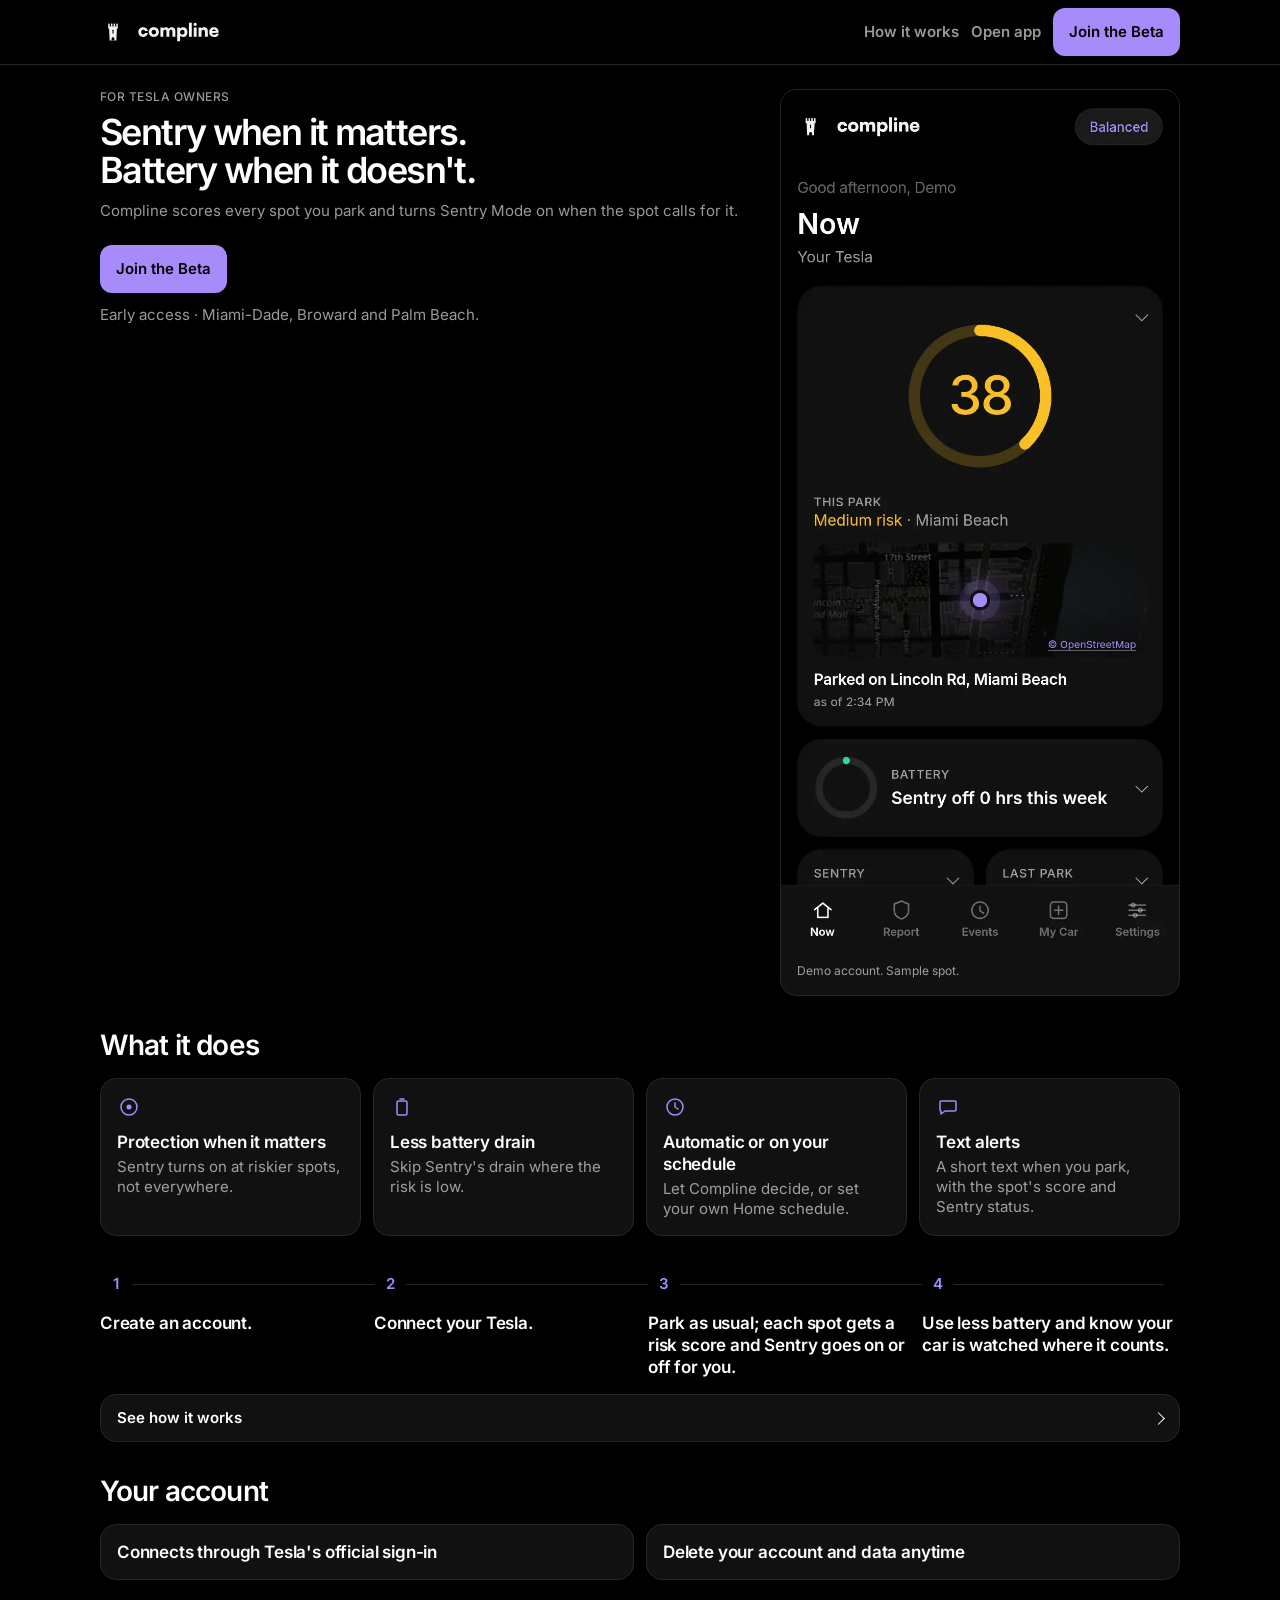
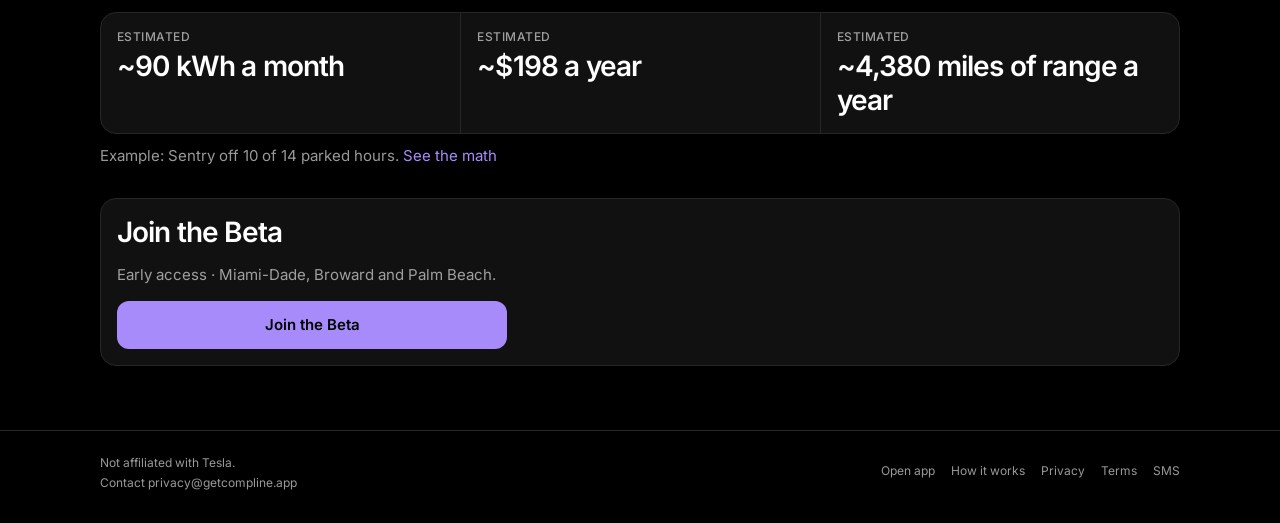
==== commit f7ff99f8: "Simplify the homepage savings strip. Show three estimated figures and a single line to the math, and" ====
--- a/index.html
+++ b/index.html
@@ -138,7 +138,7 @@
           <p>Use less battery and know your car is watched where it counts.</p>
         </li>
       </ol>
-      <p class="m-more"><a class="m-text" href="/how-it-works/">How it works</a></p>
+      <a class="m-linkrow" href="/how-it-works/">See how it works</a>
     </div>
   </section>
 
@@ -154,46 +154,22 @@
 
   <section class="m-section" id="savings" aria-labelledby="savings-title">
     <div class="m-wrap">
-      <h2 id="savings-title">Estimated savings</h2>
-      <p class="m-lede">Estimated battery and money saved if Sentry stays off for the hours in this example.</p>
-      <p class="m-note">Parked 14 hours a day. 4 of those hours are treated as risky, so Sentry stays off for the other 10. The 4 hours are an example, not a measured Compline average.</p>
-      <div class="m-savings">
-        <article class="m-card">
-          <h3 class="m-label">Estimated · Battery</h3>
-          <p class="m-value">90 kWh a month</p>
-          <p class="m-year">1,095 kWh a year</p>
-          <p class="m-assume">300 W for those 10 hours. 300 W is 7.2 kWh over 24 hours, the owner figure <a href="https://electrek.co/2024/02/22/tesla-works-slash-sentry-mode-power-usage/">Electrek cited on 22 Feb 2024</a>. Not a Tesla specification. The <a href="https://www.tesla.com/ownersmanual/models/en_us/GUID-56703182-8191-4DAE-AF07-2FDC0EB64663.html">Model S owner's manual</a> says power use may increase with Sentry on, and does not give watts.</p>
-        </article>
-        <article class="m-card">
-          <h3 class="m-label">Estimated · Money</h3>
-          <p class="m-value">$16.34 a month</p>
-          <p class="m-year">$198.85 a year</p>
-          <p class="m-assume">90 kWh × 18.16¢/kWh. U.S. residential average, <a href="https://www.eia.gov/electricity/monthly/epm_table_grapher.php?t=epmt_5_3">EIA Electric Power Monthly Table 5.3</a>, August 2026 (preliminary).</p>
-        </article>
-        <article class="m-card">
-          <h3 class="m-label">Estimated · Range</h3>
-          <p class="m-value">360 miles a month</p>
-          <p class="m-year">4,380 miles a year</p>
-          <p class="m-assume">90 kWh ÷ 0.25 kWh/mi. <a href="https://www.fueleconomy.gov/feg/Find.do?action=sbs&id=49743">EPA lists 25 kWh/100 mi</a> for the 2026 Tesla Model Y Long Range RWD.</p>
-        </article>
-        <article class="m-card">
-          <h3 class="m-label">Estimated · Supercharger time to put that energy back</h3>
-          <p class="m-value">21.6 minutes a month</p>
-          <p class="m-year">262.8 minutes a year</p>
-          <p class="m-assume">90 kWh ÷ 250 kW × 60, at <a href="https://www.tesla.com/support/charging/supercharging">Tesla's published V3 peak of 250 kW</a>. Real sessions are often slower, so this is a short estimate of the time.</p>
-        </article>
-      </div>
-      <div class="m-math">
-        <p>3.00 kWh/day = 10 hours × 300 W ÷ 1,000</p>
-        <p>90 kWh/month = 3.00 × 30. 1,095 kWh/year = 3.00 × 365</p>
-        <p>$16.34/month from 90 × $0.1816 = $16.344. $198.85/year from 1,095 × $0.1816 = $198.852</p>
-        <p>360 miles/month = 90 ÷ 0.25. 4,380 miles/year = 1,095 ÷ 0.25</p>
-        <p>21.6 minutes/month = 90 ÷ 250 × 60. 262.8 minutes/year = 1,095 ÷ 250 × 60</p>
-        <p>3.36% of one EPA-rated full charge a day = 3.00 ÷ 89.25 kWh. 89.25 kWh = 357 miles × 0.25 kWh/mi. That is rated energy, not a pack size.</p>
-      </div>
-      <p class="m-note">In February 2024, Tesla's Drew Baglino said the team was working to cut Sentry power by about 40%. This example does not apply that cut. Today's draw may be lower.</p>
-      <p class="m-note">Example estimate; your results vary. In the app, you see your car's real numbers.</p>
-      <p class="m-more"><a class="m-text" href="/how-it-works/#savings">See the full estimate</a></p>
+      <h2 id="savings-title" class="m-sr">Estimated savings</h2>
+      <ul class="m-strip">
+        <li>
+          <p class="m-label">Estimated</p>
+          <p class="m-strip-num">~90 kWh a month</p>
+        </li>
+        <li>
+          <p class="m-label">Estimated</p>
+          <p class="m-strip-num">~$198 a year</p>
+        </li>
+        <li>
+          <p class="m-label">Estimated</p>
+          <p class="m-strip-num">~4,380 miles of range a year</p>
+        </li>
+      </ul>
+      <p class="m-note">Example: Sentry off 10 of 14 parked hours. <a href="/how-it-works/#savings">See the math</a></p>
     </div>
   </section>
 
--- a/css/site.css
+++ b/css/site.css
@@ -1209,6 +1209,58 @@
   accent-color: var(--accent);
 }
 
+body.mkt a.m-linkrow {
+  display: flex;
+  align-items: center;
+  justify-content: space-between;
+  min-height: 48px;
+  margin-top: 16px;
+  padding: 0 16px;
+  border: 1px solid var(--line);
+  border-radius: 16px;
+  background: var(--surface-1);
+  color: var(--ink);
+  font-size: 15px;
+  line-height: 20px;
+  font-weight: 600;
+  text-decoration: none;
+}
+body.mkt a.m-linkrow:hover { color: var(--accent); }
+.m-linkrow::after {
+  content: "";
+  width: 8px;
+  height: 8px;
+  margin-left: 12px;
+  border-top: 1.5px solid currentColor;
+  border-right: 1.5px solid currentColor;
+  transform: rotate(45deg);
+}
+
+.m-strip {
+  display: grid;
+  margin: 0;
+  padding: 0;
+  list-style: none;
+  border: 1px solid var(--line);
+  border-radius: 16px;
+  background: var(--surface-1);
+}
+.m-strip li {
+  margin: 0;
+  padding: 16px;
+  border-top: 1px solid var(--line);
+}
+.m-strip li:first-child { border-top: 0; }
+.m-strip .m-label { margin: 0; }
+.m-strip-num {
+  margin: 4px 0 0;
+  color: var(--ink);
+  font-size: 28px;
+  line-height: 34px;
+  font-weight: 600;
+  letter-spacing: -0.03em;
+}
+
 @media (min-width: 1024px) {
   .m-menu { display: none; }
   .m-props { grid-template-columns: repeat(4, minmax(0, 1fr)); }
@@ -1234,4 +1286,7 @@
   .m-flow p { margin-top: 0; }
   .m-score-layout { grid-template-columns: minmax(0, 1fr) 168px; }
   .m-timeline { grid-template-columns: repeat(3, minmax(0, 1fr)); }
-}
+  .m-strip { grid-template-columns: repeat(3, minmax(0, 1fr)); }
+  .m-strip li { border-top: 0; border-left: 1px solid var(--line); }
+  .m-strip li:first-child { border-left: 0; }
+}
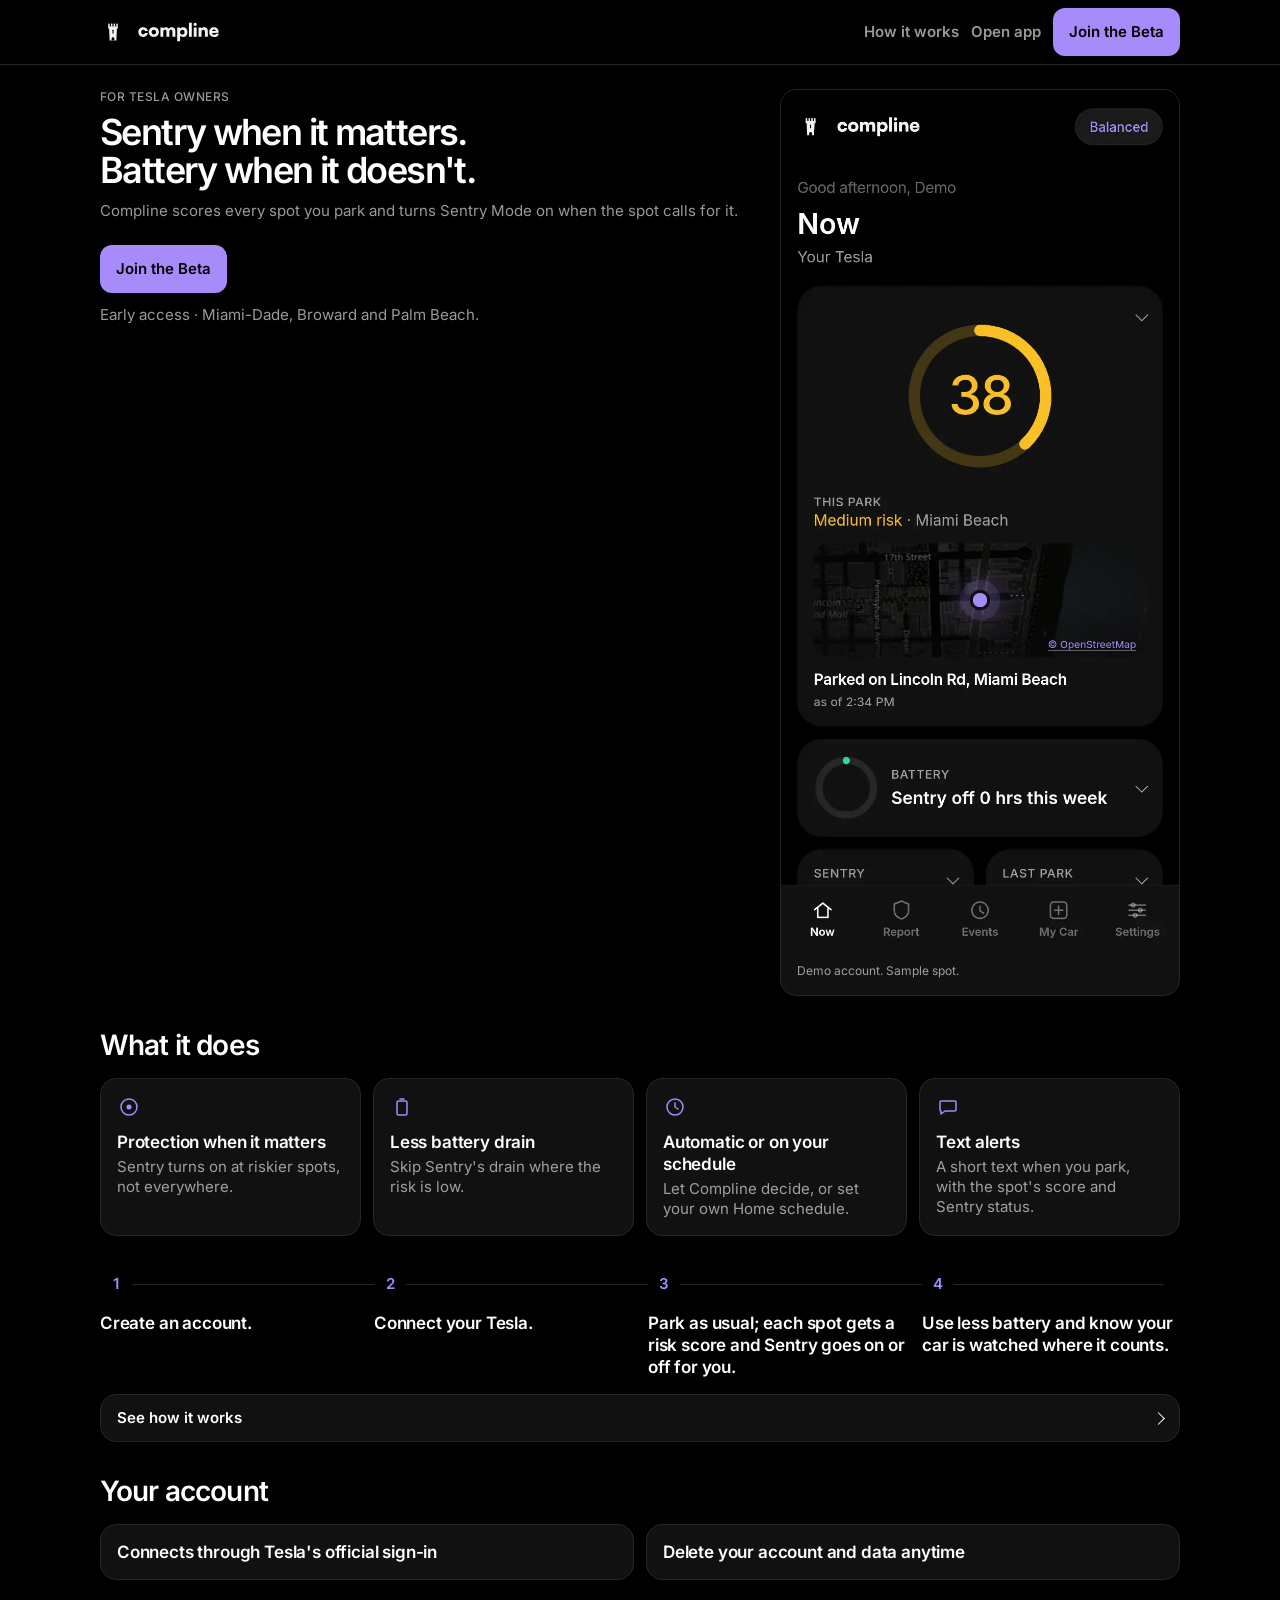
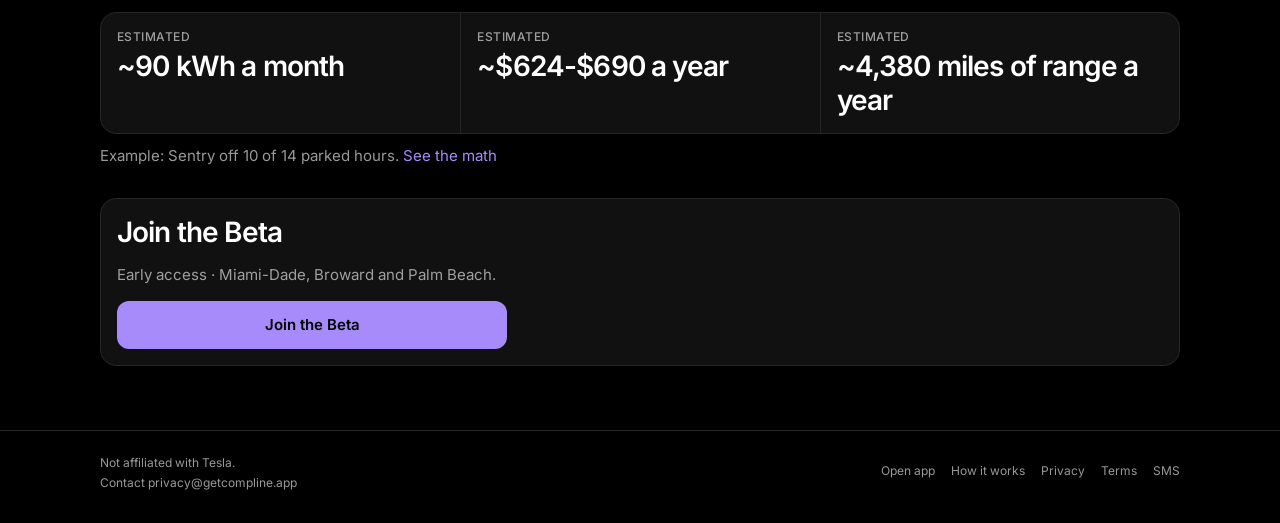
==== commit 02759d18: "Price the savings estimate at Supercharger rates. Use a $0.57-$0.63 per kWh band for the dollar rang" ====
--- a/index.html
+++ b/index.html
@@ -162,7 +162,7 @@
         </li>
         <li>
           <p class="m-label">Estimated</p>
-          <p class="m-strip-num">~$198 a year</p>
+          <p class="m-strip-num">~$624-$690 a year</p>
         </li>
         <li>
           <p class="m-label">Estimated</p>
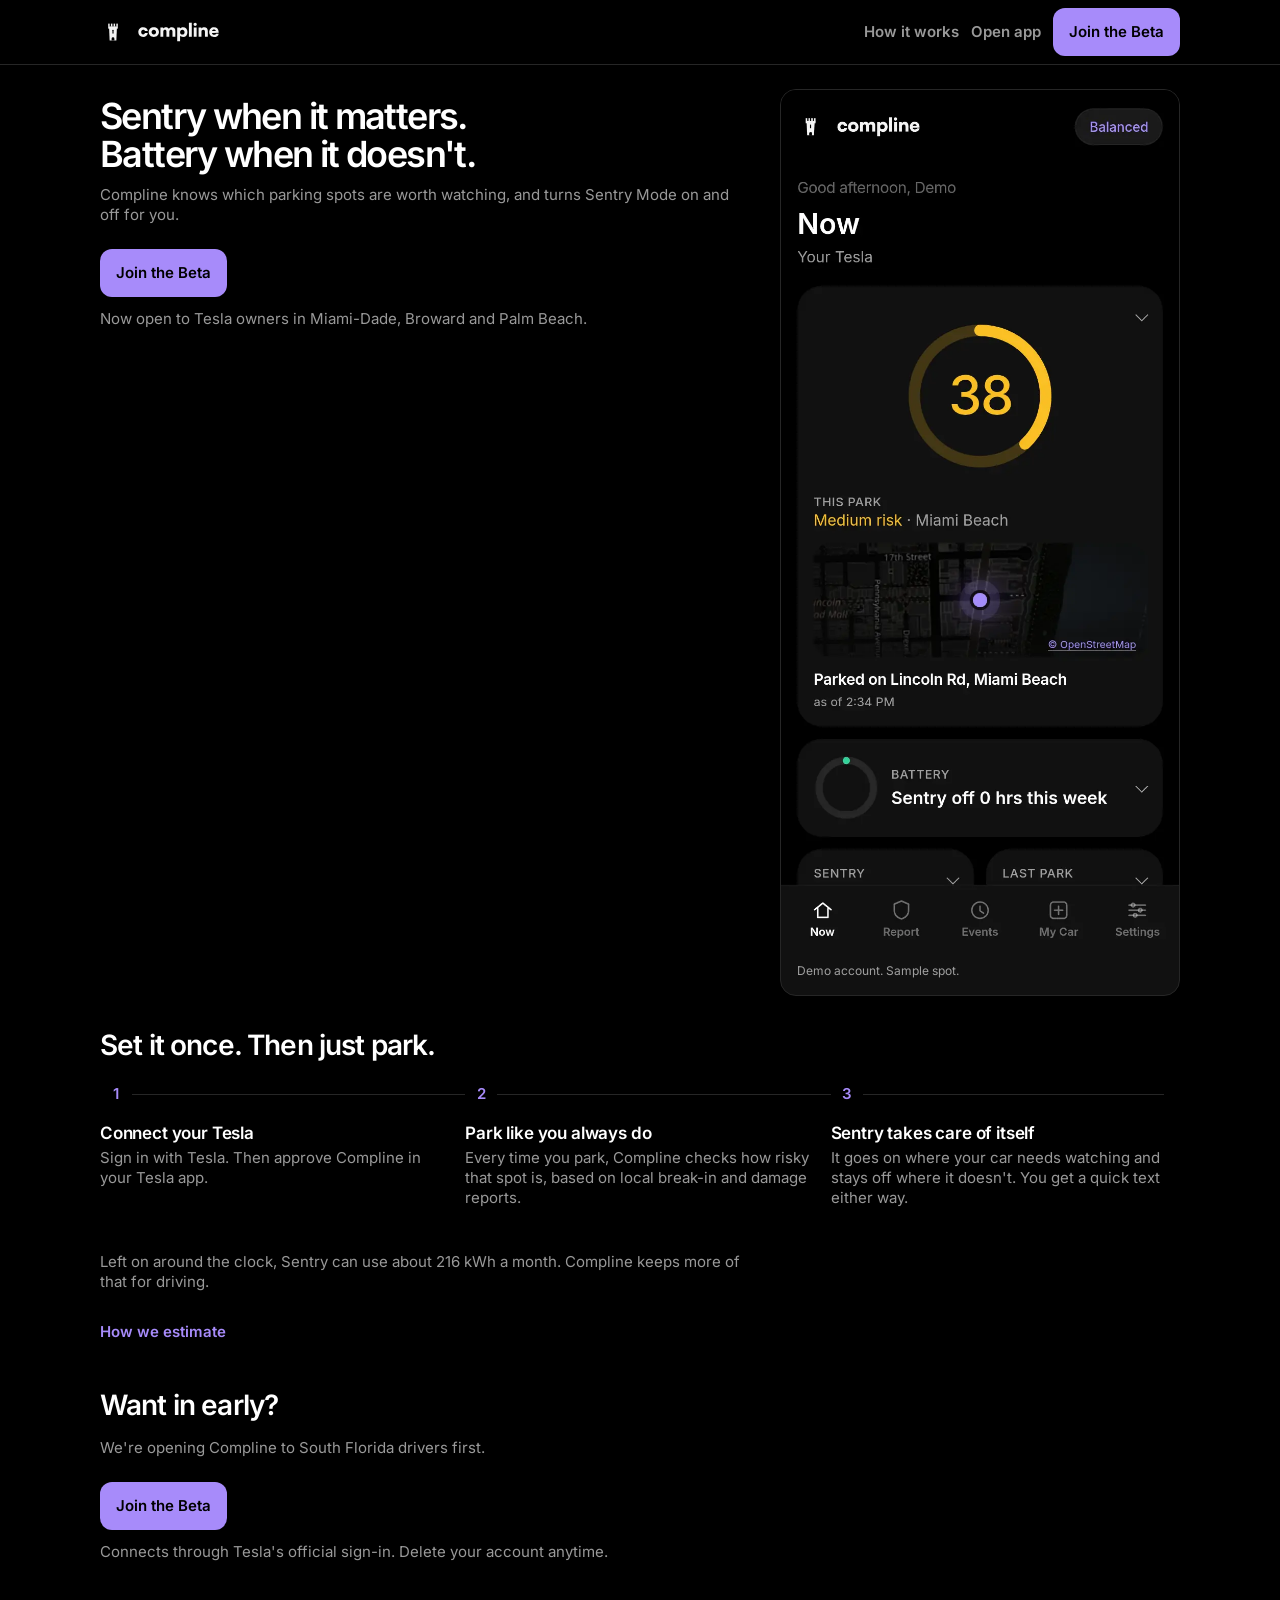
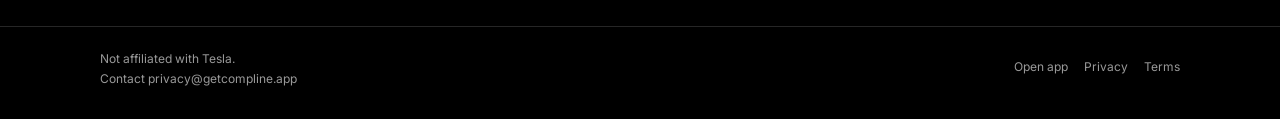
==== commit 41c47991: "Rewrite the marketing pages in the shorter voice. Keep the homepage to a hero, three steps, one savi" ====
--- a/index.html
+++ b/index.html
@@ -5,11 +5,11 @@
 <meta name="viewport" content="width=device-width,initial-scale=1">
 <meta name="theme-color" content="#000000">
 <title>Compline — Sentry when it matters</title>
-<meta name="description" content="Compline scores every spot you park and turns Sentry Mode on when the spot calls for it. Not affiliated with Tesla.">
+<meta name="description" content="Compline knows which parking spots are worth watching, and turns Sentry Mode on and off for you. Not affiliated with Tesla.">
 <meta property="og:type" content="website">
 <meta property="og:site_name" content="Compline">
 <meta property="og:title" content="Compline: Sentry when it matters">
-<meta property="og:description" content="Compline scores every spot you park and turns Sentry Mode on when the spot calls for it. Not affiliated with Tesla.">
+<meta property="og:description" content="Compline knows which parking spots are worth watching, and turns Sentry Mode on and off for you. Not affiliated with Tesla.">
 <meta property="og:url" content="https://getcompline.app/">
 <meta property="og:image" content="https://getcompline.app/assets/og.png">
 <meta property="og:image:type" content="image/png">
@@ -18,7 +18,7 @@
 <meta property="og:image:alt" content="Compline. Sentry Mode when the spot needs it, not when it doesn't.">
 <meta name="twitter:card" content="summary_large_image">
 <meta name="twitter:title" content="Compline: Sentry when it matters">
-<meta name="twitter:description" content="Compline scores every spot you park and turns Sentry Mode on when the spot calls for it. Not affiliated with Tesla.">
+<meta name="twitter:description" content="Compline knows which parking spots are worth watching, and turns Sentry Mode on and off for you. Not affiliated with Tesla.">
 <meta name="twitter:image" content="https://getcompline.app/assets/og.png">
 <meta name="twitter:image:alt" content="Compline. Sentry Mode when the spot needs it, not when it doesn't.">
 <link rel="icon" href="/favicon.ico">
@@ -63,13 +63,12 @@
   <section class="m-hero" aria-labelledby="hero-title">
     <div class="m-wrap m-hero-grid">
       <div>
-        <p class="m-kicker">For Tesla owners</p>
         <h1 id="hero-title">Sentry when it matters. Battery when it doesn't.</h1>
-        <p class="m-lede">Compline scores every spot you park and turns Sentry Mode on when the spot calls for it.</p>
+        <p class="m-lede">Compline knows which parking spots are worth watching, and turns Sentry Mode on and off for you.</p>
         <div class="m-actions">
           <a class="m-btn m-btn-block" href="https://app.getcompline.app/login?mode=signup">Join the Beta</a>
         </div>
-        <p class="m-note">Early access · Miami-Dade, Broward and Palm Beach.</p>
+        <p class="m-note">Now open to Tesla owners in Miami-Dade, Broward and Palm Beach.</p>
       </div>
       <figure class="m-phone">
         <img src="/assets/now-screen.webp" width="780" height="1688" alt="Compline Now screen on a demo account. Risk score 38, medium risk, a dark map, and the Sentry battery card. The spot shown is a sample on Lincoln Road in Miami Beach." fetchpriority="high">
@@ -78,108 +77,51 @@
     </div>
   </section>
 
-  <section class="m-section" aria-labelledby="props-title">
+  <section class="m-section" id="how" aria-labelledby="how-title">
     <div class="m-wrap">
-      <h2 id="props-title">What it does</h2>
-      <div class="m-props">
-        <article class="m-card">
-          <svg class="m-icon" viewBox="0 0 24 24" aria-hidden="true">
-            <circle cx="12" cy="12" r="8" fill="none" stroke="currentColor" stroke-width="1.5"></circle>
-            <circle cx="12" cy="12" r="2.5" fill="currentColor"></circle>
-          </svg>
-          <h3>Protection when it matters</h3>
-          <p>Sentry turns on at riskier spots, not everywhere.</p>
-        </article>
-        <article class="m-card">
-          <svg class="m-icon" viewBox="0 0 24 24" aria-hidden="true">
-            <rect x="7" y="6" width="10" height="14" rx="1.5" fill="none" stroke="currentColor" stroke-width="1.5"></rect>
-            <path d="M10 4h4" fill="none" stroke="currentColor" stroke-width="1.5" stroke-linecap="round"></path>
-          </svg>
-          <h3>Less battery drain</h3>
-          <p>Skip Sentry's drain where the risk is low.</p>
-        </article>
-        <article class="m-card">
-          <svg class="m-icon" viewBox="0 0 24 24" aria-hidden="true">
-            <circle cx="12" cy="12" r="8" fill="none" stroke="currentColor" stroke-width="1.5"></circle>
-            <path d="M12 8v4l3 2" fill="none" stroke="currentColor" stroke-width="1.5" stroke-linecap="round" stroke-linejoin="round"></path>
-          </svg>
-          <h3>Automatic or on your schedule</h3>
-          <p>Let Compline decide, or set your own Home schedule.</p>
-        </article>
-        <article class="m-card">
-          <svg class="m-icon" viewBox="0 0 24 24" aria-hidden="true">
-            <path d="M5 6h14a1 1 0 0 1 1 1v8a1 1 0 0 1-1 1H9l-4 3v-3H5a1 1 0 0 1-1-1V7a1 1 0 0 1 1-1z" fill="none" stroke="currentColor" stroke-width="1.5" stroke-linejoin="round"></path>
-          </svg>
-          <h3>Text alerts</h3>
-          <p>A short text when you park, with the spot's score and Sentry status.</p>
-        </article>
-      </div>
+      <h2 id="how-title">Set it once. Then just park.</h2>
+      <ol class="m-flow">
+        <li>
+          <span class="m-num" aria-hidden="true">1</span>
+          <div>
+            <h3>Connect your Tesla</h3>
+            <p>Sign in with Tesla. Then approve Compline in your Tesla app.</p>
+          </div>
+        </li>
+        <li>
+          <span class="m-num" aria-hidden="true">2</span>
+          <div>
+            <h3>Park like you always do</h3>
+            <p>Every time you park, Compline checks how risky that spot is, based on local break-in and damage reports.</p>
+          </div>
+        </li>
+        <li>
+          <span class="m-num" aria-hidden="true">3</span>
+          <div>
+            <h3>Sentry takes care of itself</h3>
+            <p>It goes on where your car needs watching and stays off where it doesn't. You get a quick text either way.</p>
+          </div>
+        </li>
+      </ol>
     </div>
   </section>
 
-  <section class="m-section" id="how" aria-labelledby="how-title">
+  <section class="m-section" aria-labelledby="save-title">
     <div class="m-wrap">
-      <h2 id="how-title" class="m-sr">Four steps</h2>
-      <ol class="m-flow">
-        <li>
-          <span class="m-num" aria-hidden="true">1</span>
-          <p>Create an account.</p>
-        </li>
-        <li>
-          <span class="m-num" aria-hidden="true">2</span>
-          <p>Connect your Tesla.</p>
-        </li>
-        <li>
-          <span class="m-num" aria-hidden="true">3</span>
-          <p>Park as usual; each spot gets a risk score and Sentry goes on or off for you.</p>
-        </li>
-        <li>
-          <span class="m-num" aria-hidden="true">4</span>
-          <p>Use less battery and know your car is watched where it counts.</p>
-        </li>
-      </ol>
-      <a class="m-linkrow" href="/how-it-works/">See how it works</a>
-    </div>
-  </section>
-
-  <section class="m-section" aria-labelledby="account-title">
-    <div class="m-wrap">
-      <h2 id="account-title">Your account</h2>
-      <ul class="m-facts">
-        <li>Connects through Tesla's official sign-in</li>
-        <li>Delete your account and data anytime</li>
-      </ul>
-    </div>
-  </section>
-
-  <section class="m-section" id="savings" aria-labelledby="savings-title">
-    <div class="m-wrap">
-      <h2 id="savings-title" class="m-sr">Estimated savings</h2>
-      <ul class="m-strip">
-        <li>
-          <p class="m-label">Estimated</p>
-          <p class="m-strip-num">~90 kWh a month</p>
-        </li>
-        <li>
-          <p class="m-label">Estimated</p>
-          <p class="m-strip-num">~$624-$690 a year</p>
-        </li>
-        <li>
-          <p class="m-label">Estimated</p>
-          <p class="m-strip-num">~4,380 miles of range a year</p>
-        </li>
-      </ul>
-      <p class="m-note">Example: Sentry off 10 of 14 parked hours. <a href="/how-it-works/#savings">See the math</a></p>
+      <h2 id="save-title" class="m-sr">Savings</h2>
+      <p class="m-lede">Left on around the clock, Sentry can use about 216 kWh a month. Compline keeps more of that for driving.</p>
+      <p class="m-more"><a class="m-text" href="/how-it-works/#savings">How we estimate</a></p>
     </div>
   </section>
 
   <section class="m-section m-end" aria-labelledby="beta-title">
     <div class="m-wrap">
-      <div class="m-card m-beta">
-        <h2 id="beta-title">Join the Beta</h2>
-        <p class="m-note">Early access · Miami-Dade, Broward and Palm Beach.</p>
+      <h2 id="beta-title">Want in early?</h2>
+      <p class="m-lede">We're opening Compline to South Florida drivers first.</p>
+      <div class="m-actions">
         <a class="m-btn m-btn-block" href="https://app.getcompline.app/login?mode=signup">Join the Beta</a>
       </div>
+      <p class="m-note">Connects through Tesla's official sign-in. Delete your account anytime.</p>
     </div>
   </section>
 </main>
@@ -192,10 +134,8 @@
     </div>
     <nav aria-label="Footer">
       <a href="https://app.getcompline.app/">Open app</a>
-      <a href="/how-it-works/">How it works</a>
       <a href="/privacy.html">Privacy</a>
       <a href="/terms.html">Terms</a>
-      <a href="/sms.html">SMS</a>
     </nav>
   </div>
 </footer>
--- a/css/site.css
+++ b/css/site.css
@@ -652,6 +652,7 @@
 .m-text:hover { text-decoration: underline; text-underline-offset: 3px; }
 
 .m-hero { padding-top: 24px; }
+.m-hero h1 { margin-top: 0; }
 .m-hero-grid { display: grid; gap: 24px; }
 .m-phone {
   margin: 0;
@@ -843,7 +844,15 @@
 
 .m-beta .m-btn { margin-top: 16px; }
 
-.m-prose { display: grid; gap: 0; margin-top: 32px; }
+.m-prose { display: block; margin-top: 32px; }
+.m-prose > p + p,
+.m-prose > div > p + p,
+.m-prose > .m-card + p,
+.m-prose > .m-timeline + p { margin-top: 12px; }
+.m-prose > p + .m-card,
+.m-prose > p + .m-timeline,
+.m-prose > .m-timeline { margin-top: 12px; }
+.m-prose .m-sources { margin-top: 16px; }
 .m-prose + .m-card { margin-top: 32px; }
 .m-prose h2 { margin: 32px 0 12px; }
 .m-prose h2:first-child { margin-top: 0; }
@@ -1071,13 +1080,20 @@
   margin: 0;
 }
 .m-flow .m-num { position: relative; z-index: 1; background: var(--bg); }
+.m-flow h3 {
+  margin: 4px 0 0;
+  color: var(--ink);
+  font-size: 17px;
+  line-height: 22px;
+  font-weight: 600;
+  letter-spacing: -0.01em;
+}
 .m-flow p {
   margin: 4px 0 0;
-  color: var(--ink);
-  font-size: 17px;
-  line-height: 22px;
-  font-weight: 600;
-  letter-spacing: -0.01em;
+  color: var(--muted);
+  font-size: 15px;
+  line-height: 20px;
+  font-weight: 400;
 }
 
 .m-year {
@@ -1208,6 +1224,24 @@
   margin: 8px 0 0;
   accent-color: var(--accent);
 }
+.m-ask {
+  display: block;
+  margin: 16px 0 0;
+  color: var(--ink);
+  font-size: 15px;
+  line-height: 20px;
+  font-weight: 600;
+}
+.m-baseline,
+.m-prose .m-baseline,
+.m-prose p.m-baseline {
+  margin-top: 16px;
+  color: var(--muted);
+  font-size: 12px;
+  line-height: 16px;
+  font-weight: 400;
+  font-variant-numeric: tabular-nums;
+}
 
 body.mkt a.m-linkrow {
   display: flex;
@@ -1270,7 +1304,7 @@
   .m-counties { grid-template-columns: 1fr 1fr; }
   .m-counties { grid-template-columns: repeat(3, minmax(0, 1fr)); }
   .m-flow {
-    grid-template-columns: repeat(4, minmax(0, 1fr));
+    grid-template-columns: repeat(3, minmax(0, 1fr));
     gap: 16px;
   }
   .m-flow::before {
@@ -1283,7 +1317,8 @@
   }
   .m-flow li { display: block; }
   .m-flow .m-num { margin-bottom: 12px; }
-  .m-flow p { margin-top: 0; }
+  .m-flow h3 { margin-top: 0; }
+  .m-flow p { margin-top: 4px; }
   .m-score-layout { grid-template-columns: minmax(0, 1fr) 168px; }
   .m-timeline { grid-template-columns: repeat(3, minmax(0, 1fr)); }
   .m-strip { grid-template-columns: repeat(3, minmax(0, 1fr)); }
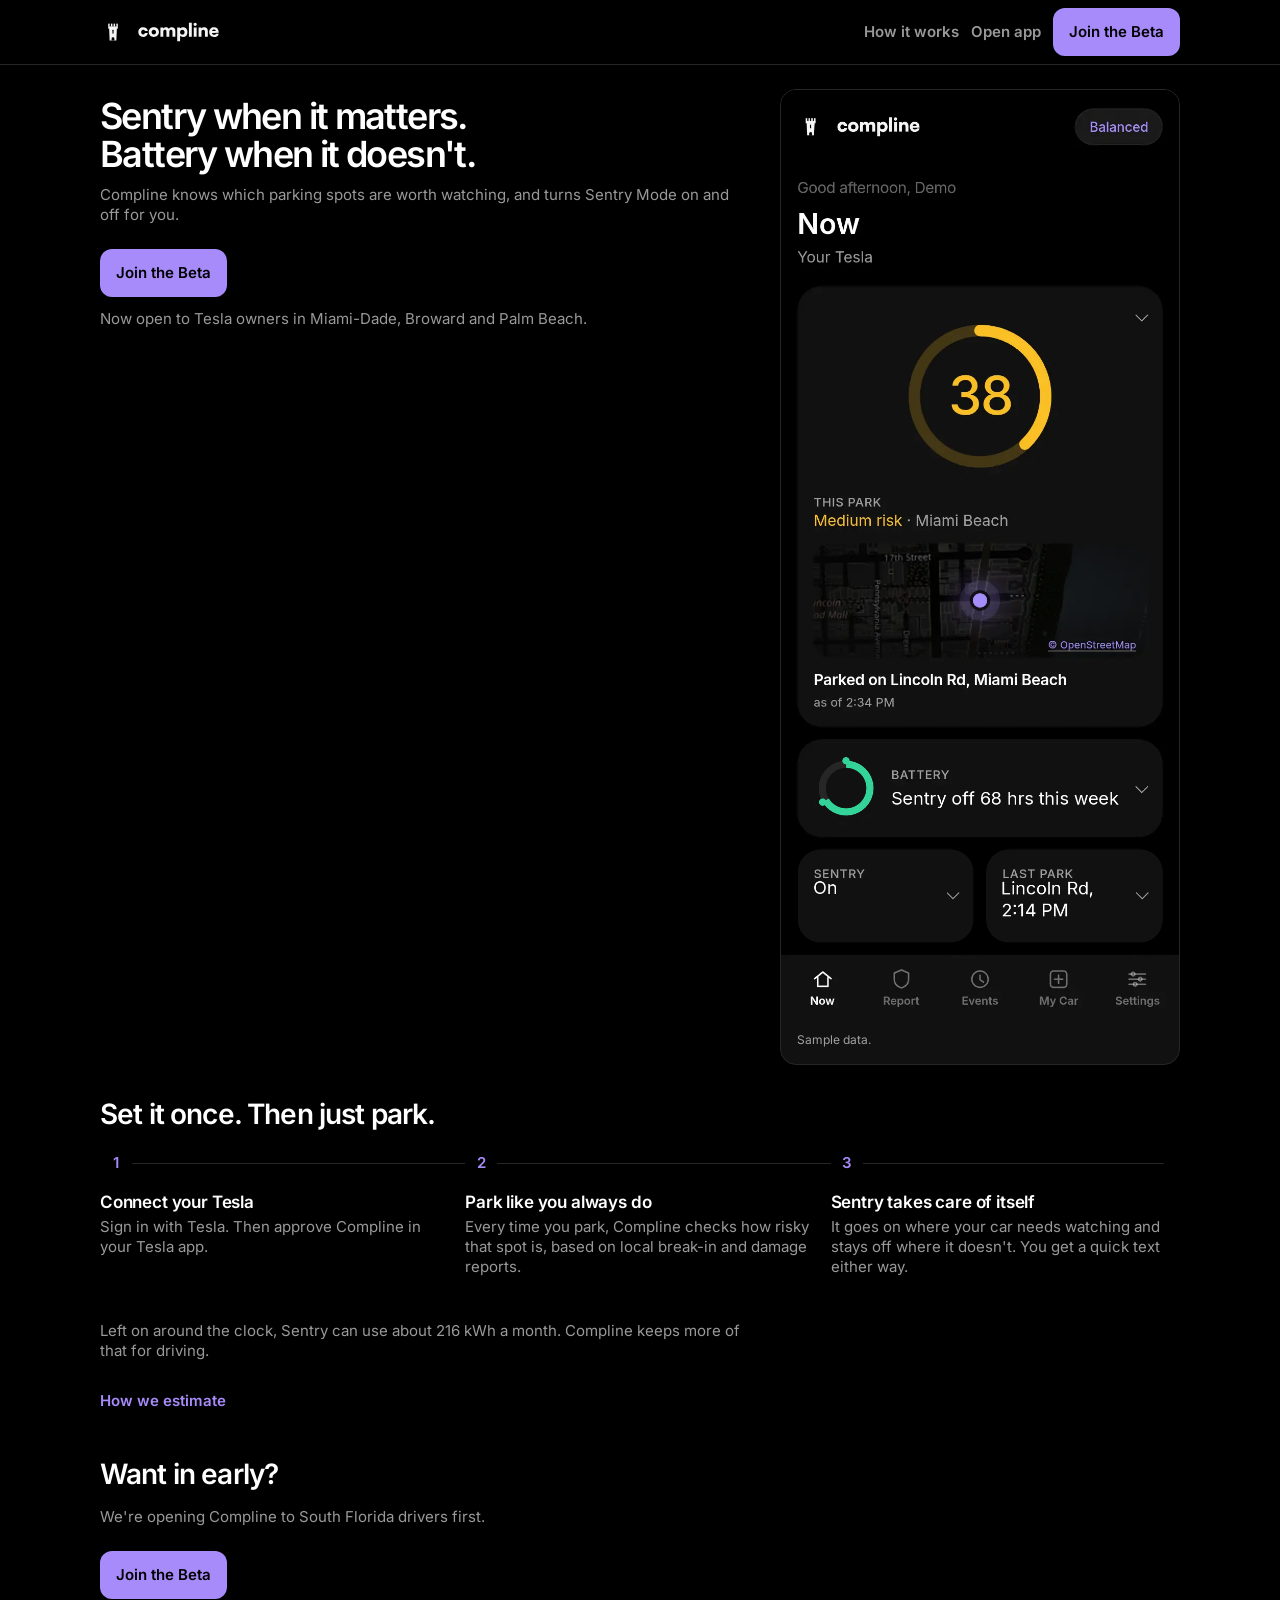
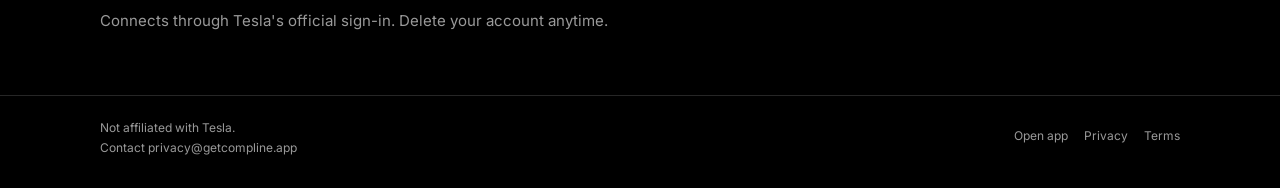
==== commit 56b30df9: "Show believable sample numbers on the homepage phone. The battery tile now reads Sentry off 68 hours" ====
--- a/index.html
+++ b/index.html
@@ -25,7 +25,7 @@
 <link rel="icon" type="image/png" sizes="32x32" href="/favicon-32.png">
 <link rel="apple-touch-icon" sizes="180x180" href="/apple-touch-icon.png">
 <link rel="preload" href="/fonts/inter-latin.woff2" as="font" type="font/woff2" crossorigin>
-<link rel="preload" href="/assets/now-screen.webp" as="image">
+<link rel="preload" href="/assets/now-screen-sample.webp" as="image">
 <link rel="stylesheet" href="/css/site.css">
 </head>
 <body class="mkt">
@@ -71,8 +71,8 @@
         <p class="m-note">Now open to Tesla owners in Miami-Dade, Broward and Palm Beach.</p>
       </div>
       <figure class="m-phone">
-        <img src="/assets/now-screen.webp" width="780" height="1688" alt="Compline Now screen on a demo account. Risk score 38, medium risk, a dark map, and the Sentry battery card. The spot shown is a sample on Lincoln Road in Miami Beach." fetchpriority="high">
-        <figcaption>Demo account. Sample spot.</figcaption>
+        <img src="/assets/now-screen-sample.webp" width="780" height="1822" alt="Compline Now screen with sample data. Risk score 38, medium risk, on a dark map. Sentry is on, last park is Lincoln Road at 2:14 PM, and Sentry was off for 68 hours this week." fetchpriority="high">
+        <figcaption>Sample data.</figcaption>
       </figure>
     </div>
   </section>
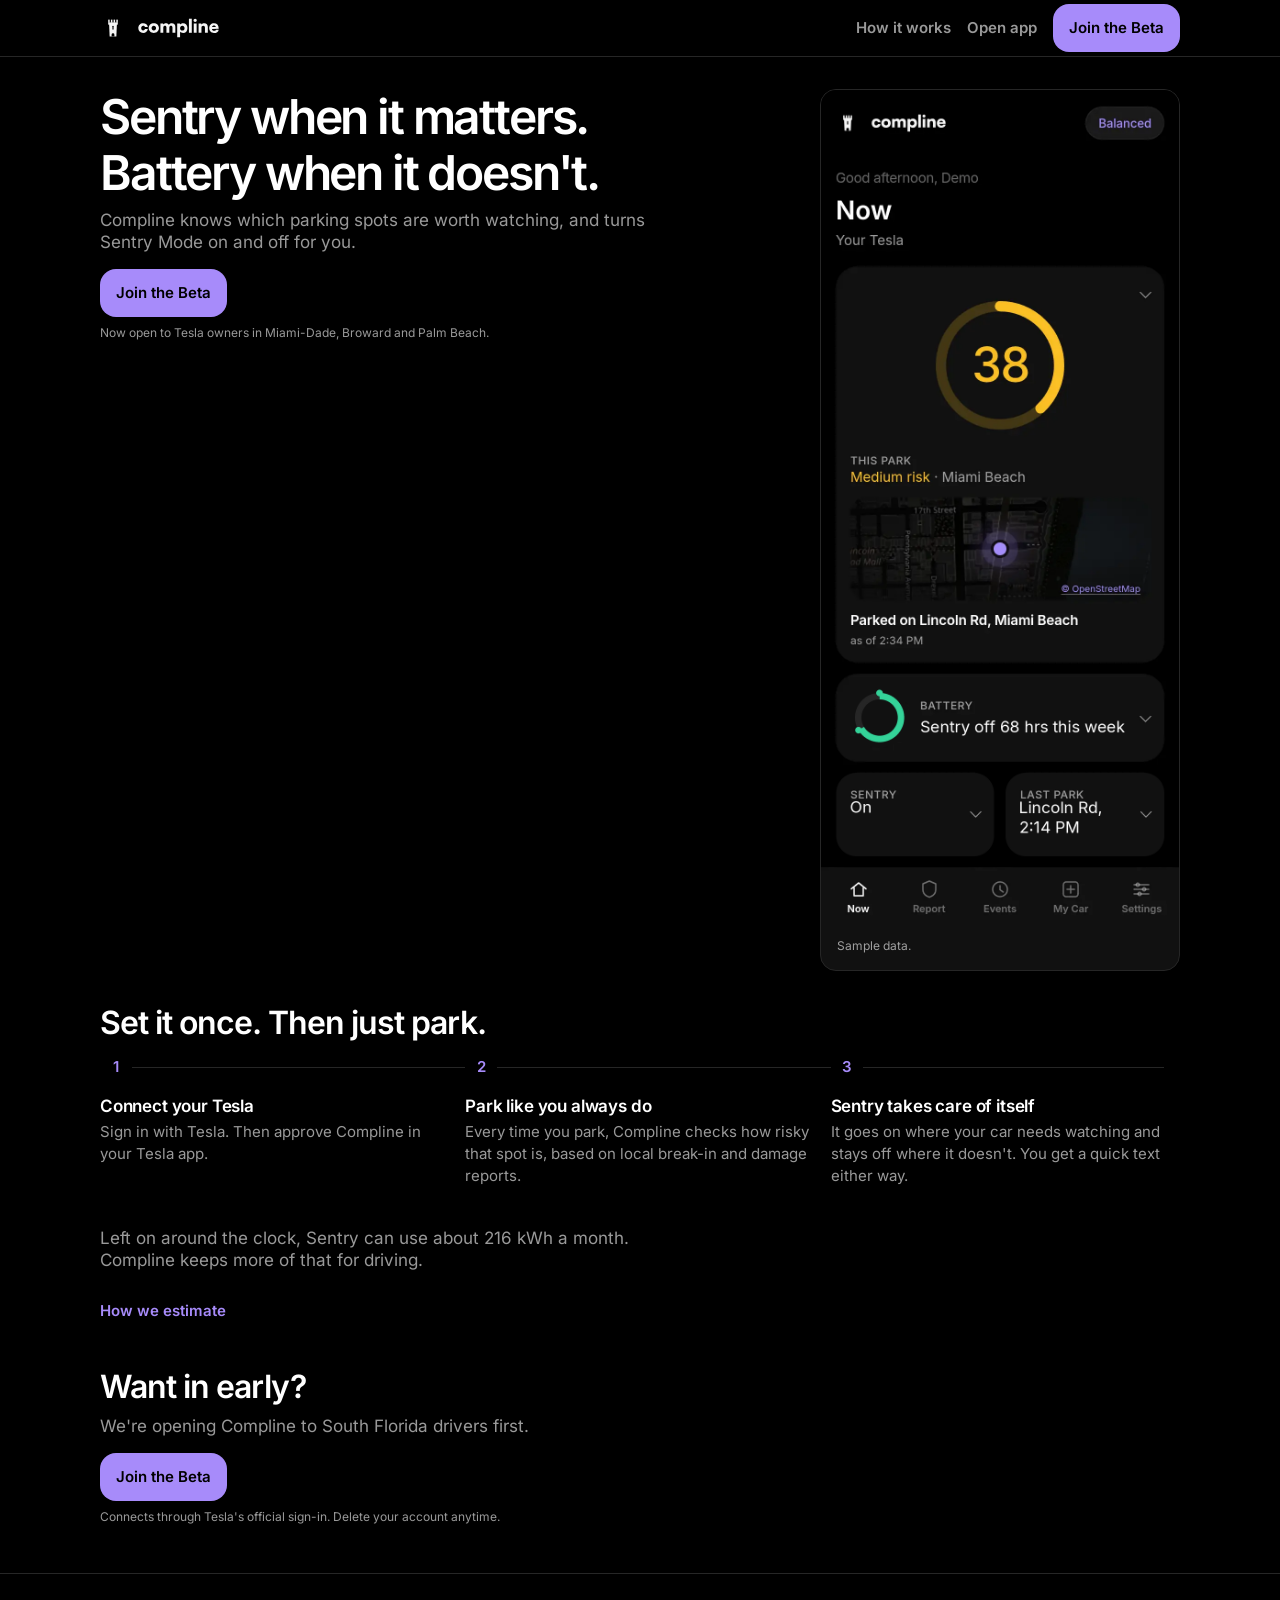
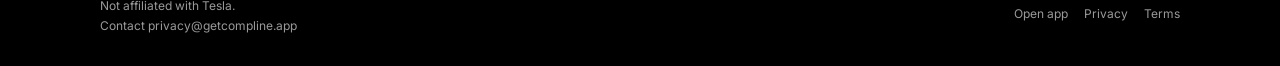
==== commit 518dfd36: "Cache-bust the stylesheet so a stale site.css cannot unstyle the homepage. Version CSS and the new m" ====
--- a/index.html
+++ b/index.html
@@ -25,16 +25,17 @@
 <link rel="icon" type="image/png" sizes="32x32" href="/favicon-32.png">
 <link rel="apple-touch-icon" sizes="180x180" href="/apple-touch-icon.png">
 <link rel="preload" href="/fonts/inter-latin.woff2" as="font" type="font/woff2" crossorigin>
-<link rel="preload" href="/assets/now-screen-sample.webp" as="image">
-<link rel="stylesheet" href="/css/site.css">
+<link rel="preload" href="/assets/now-screen-sample.webp?v=36cec28f" as="image">
+<link rel="stylesheet" href="/css/site.css?v=36cec28f">
 </head>
 <body class="mkt">
 <a class="m-skip" href="#content">Skip to content</a>
 <header class="m-top">
   <div class="m-wrap m-bar">
     <a class="m-logo" href="/">
-      <img src="/assets/mark-icon.svg" alt="" width="26" height="26">
-      <img src="/assets/mark-word.svg" alt="Compline" width="89" height="26">
+      <img src="/assets/mark-icon.svg?v=36cec28f" alt="" width="26" height="26">
+      <img src="/assets/mark-word.svg?v=36cec28f" alt="Compline" width="89" height="26">
+      <span class="m-logo-text">Compline</span>
     </a>
     <nav class="m-nav" aria-label="Primary">
       <a class="m-nav-link" href="/how-it-works/">How it works</a>
@@ -43,10 +44,10 @@
       <details class="m-menu">
         <summary class="m-menu-btn">
           <span class="m-sr">Menu</span>
-          <svg class="m-burger" viewBox="0 0 24 24" aria-hidden="true">
+          <svg class="m-burger" width="24" height="24" viewBox="0 0 24 24" aria-hidden="true">
             <path d="M5 7h14M5 12h14M5 17h14" fill="none" stroke="currentColor" stroke-width="1.5" stroke-linecap="round"></path>
           </svg>
-          <svg class="m-close" viewBox="0 0 24 24" aria-hidden="true">
+          <svg class="m-close" width="24" height="24" viewBox="0 0 24 24" aria-hidden="true">
             <path d="M7 7l10 10M17 7L7 17" fill="none" stroke="currentColor" stroke-width="1.5" stroke-linecap="round"></path>
           </svg>
         </summary>
@@ -71,7 +72,7 @@
         <p class="m-note">Now open to Tesla owners in Miami-Dade, Broward and Palm Beach.</p>
       </div>
       <figure class="m-phone">
-        <img src="/assets/now-screen-sample.webp" width="780" height="1822" alt="Compline Now screen with sample data. Risk score 38, medium risk, on a dark map. Sentry is on, last park is Lincoln Road at 2:14 PM, and Sentry was off for 68 hours this week." fetchpriority="high">
+        <img src="/assets/now-screen-sample.webp?v=36cec28f" width="340" height="794" alt="Compline Now screen with sample data. Risk score 38, medium risk, on a dark map. Sentry is on, last park is Lincoln Road at 2:14 PM, and Sentry was off for 68 hours this week." fetchpriority="high">
         <figcaption>Sample data.</figcaption>
       </figure>
     </div>
--- a/css/site.css
+++ b/css/site.css
@@ -485,10 +485,11 @@
   --c: var(--risk-watchful);
   background: var(--bg);
   color: var(--text);
-  font-family: -apple-system, BlinkMacSystemFont, "Inter", system-ui, sans-serif;
-  font-size: 15px;
-  line-height: 20px;
+  font-family: "Inter", -apple-system, BlinkMacSystemFont, system-ui, sans-serif;
+  font-size: 15px;
+  line-height: 22px;
   font-weight: 400;
+  overflow-wrap: break-word;
 }
 body.mkt :focus-visible {
   outline: 2px solid var(--accent);
@@ -539,13 +540,15 @@
 }
 .m-bar {
   display: flex;
+  flex-wrap: nowrap;
   align-items: center;
   justify-content: space-between;
-  gap: 12px;
-  min-height: 48px;
-  padding-block: 8px;
+  gap: 8px;
+  min-height: 56px;
+  padding-block: 4px;
 }
 .m-logo {
+  position: relative;
   display: flex;
   align-items: center;
   gap: 8px;
@@ -553,11 +556,24 @@
   color: inherit;
   text-decoration: none;
 }
-.m-logo img { display: block; }
+.m-logo img { display: block; flex: none; }
+.m-logo-text {
+  position: absolute;
+  width: 1px;
+  height: 1px;
+  padding: 0;
+  margin: -1px;
+  overflow: hidden;
+  clip-path: inset(50%);
+  white-space: nowrap;
+  border: 0;
+}
 .m-nav {
   display: flex;
-  align-items: center;
-  gap: 12px;
+  flex-wrap: nowrap;
+  align-items: center;
+  gap: 8px;
+  margin-left: auto;
 }
 .m-nav-link {
   display: none;
@@ -579,10 +595,10 @@
   min-height: 48px;
   padding: 0 16px;
   border: 0;
-  border-radius: 12px;
+  border-radius: 16px;
   background: var(--accent);
   color: #000;
-  font: 600 15px/20px -apple-system, BlinkMacSystemFont, "Inter", system-ui, sans-serif;
+  font: 600 15px/20px "Inter", -apple-system, BlinkMacSystemFont, system-ui, sans-serif;
   text-align: center;
   text-decoration: none;
   cursor: pointer;
@@ -601,28 +617,36 @@
   color: var(--muted);
 }
 body.mkt h1 {
+  margin: 0;
+  color: var(--ink);
+  font-size: 32px;
+  line-height: 40px;
+  font-weight: 600;
+  letter-spacing: -0.04em;
+  text-wrap: balance;
+}
+body.mkt h2 {
+  margin: 0 0 8px;
+  color: var(--ink);
+  font-size: 24px;
+  line-height: 32px;
+  font-weight: 600;
+  letter-spacing: -0.03em;
+  text-wrap: balance;
+}
+.m-lede {
   margin: 8px 0 0;
-  color: var(--ink);
-  font-size: 36px;
-  line-height: 38px;
-  font-weight: 600;
-  letter-spacing: -0.045em;
-}
-body.mkt h2 {
-  margin: 0 0 16px;
-  color: var(--ink);
-  font-size: 28px;
-  line-height: 34px;
-  font-weight: 600;
-  letter-spacing: -0.03em;
-}
-.m-lede,
+  max-width: 36rem;
+  color: var(--muted);
+  font-size: 17px;
+  line-height: 22px;
+}
 .m-note {
-  margin: 12px 0 0;
-  max-width: 40rem;
-  color: var(--muted);
-  font-size: 15px;
-  line-height: 20px;
+  margin: 8px 0 0;
+  max-width: 36rem;
+  color: var(--muted);
+  font-size: 12px;
+  line-height: 16px;
 }
 .m-value {
   margin: 4px 0 0;
@@ -636,8 +660,8 @@
   display: flex;
   flex-direction: column;
   align-items: flex-start;
-  gap: 12px;
-  margin-top: 24px;
+  gap: 8px;
+  margin-top: 16px;
 }
 .m-text {
   display: inline-flex;
@@ -651,9 +675,10 @@
 }
 .m-text:hover { text-decoration: underline; text-underline-offset: 3px; }
 
-.m-hero { padding-top: 24px; }
+.m-hero { padding-top: 16px; }
 .m-hero h1 { margin-top: 0; }
-.m-hero-grid { display: grid; gap: 24px; }
+.m-hero-grid { display: grid; gap: 16px; }
+.m-hero-grid > * { min-width: 0; }
 .m-phone {
   margin: 0;
   border: 1px solid var(--line);
@@ -670,7 +695,7 @@
   line-height: 16px;
 }
 
-.m-section { padding-top: 32px; }
+.m-section { padding-top: 24px; }
 .m-grid {
   display: grid;
   gap: 12px;
@@ -844,7 +869,7 @@
 
 .m-beta .m-btn { margin-top: 16px; }
 
-.m-prose { display: block; margin-top: 32px; }
+.m-prose { display: block; margin-top: 24px; min-width: 0; }
 .m-prose > p + p,
 .m-prose > div > p + p,
 .m-prose > .m-card + p,
@@ -854,7 +879,7 @@
 .m-prose > .m-timeline { margin-top: 12px; }
 .m-prose .m-sources { margin-top: 16px; }
 .m-prose + .m-card { margin-top: 32px; }
-.m-prose h2 { margin: 32px 0 12px; }
+.m-prose h2 { margin: 24px 0 8px; }
 .m-prose h2:first-child { margin-top: 0; }
 .m-prose h3 {
   margin: 16px 0 0;
@@ -869,7 +894,7 @@
   margin: 0;
   color: var(--muted);
   font-size: 15px;
-  line-height: 20px;
+  line-height: 22px;
 }
 .m-prose .m-card p + p { margin-top: 12px; }
 .m-prose h3 + p { margin-top: 4px; }
@@ -893,10 +918,10 @@
 .m-prose li + li { margin-top: 8px; }
 .m-prose strong { color: var(--ink); font-weight: 600; }
 .m-prose a { text-underline-offset: 2px; }
-.m-end { padding-bottom: 32px; }
+.m-end { padding-bottom: 24px; }
 
 .m-foot {
-  margin-top: 32px;
+  margin-top: 24px;
   padding: 24px 0 32px;
   border-top: 1px solid var(--line);
   color: var(--muted);
@@ -923,10 +948,22 @@
 .m-foot a:hover { color: var(--ink); }
 
 @media (min-width: 1024px) {
+  body.mkt h1 {
+    font-size: 48px;
+    line-height: 56px;
+    letter-spacing: -0.045em;
+  }
+  body.mkt h2 {
+    font-size: 32px;
+    line-height: 40px;
+  }
+  .m-hero { padding-top: 32px; }
+  .m-section { padding-top: 32px; }
+  .m-nav { gap: 16px; }
   .m-nav-link { display: inline-flex; }
   .m-hero-grid {
-    grid-template-columns: minmax(0, 1.1fr) minmax(300px, 400px);
-    gap: 32px;
+    grid-template-columns: minmax(0, 1.05fr) minmax(280px, 360px);
+    gap: 48px;
     align-items: start;
   }
   .m-actions {
@@ -964,14 +1001,17 @@
   height: 48px;
   padding: 0;
   border: 1px solid var(--line);
-  border-radius: 12px;
+  border-radius: 16px;
   background: transparent;
   color: var(--ink);
   cursor: pointer;
   list-style: none;
 }
-.m-menu-btn::-webkit-details-marker { display: none; }
-.m-menu-btn::marker { content: ""; }
+.m-menu-btn::-webkit-details-marker,
+.m-menu-btn::marker {
+  display: none;
+  content: none;
+}
 .m-burger,
 .m-close {
   display: block;
@@ -986,7 +1026,8 @@
   top: 100%;
   z-index: 4;
   display: grid;
-  min-width: 180px;
+  min-width: 200px;
+  max-width: calc(100vw - 32px);
   margin-top: 8px;
   padding: 8px;
   border: 1px solid var(--line);
@@ -1058,10 +1099,11 @@
 .m-flow {
   position: relative;
   display: grid;
-  gap: 16px;
+  gap: 12px;
   margin: 0;
   padding: 0;
   list-style: none;
+  min-width: 0;
 }
 .m-flow::before {
   content: "";
@@ -1092,7 +1134,7 @@
   margin: 4px 0 0;
   color: var(--muted);
   font-size: 15px;
-  line-height: 20px;
+  line-height: 22px;
   font-weight: 400;
 }
 
@@ -1202,7 +1244,7 @@
   margin: 4px 0 0;
   color: var(--muted);
   font-size: 15px;
-  line-height: 20px;
+  line-height: 22px;
   font-weight: 400;
 }
 .m-prose .m-counties,
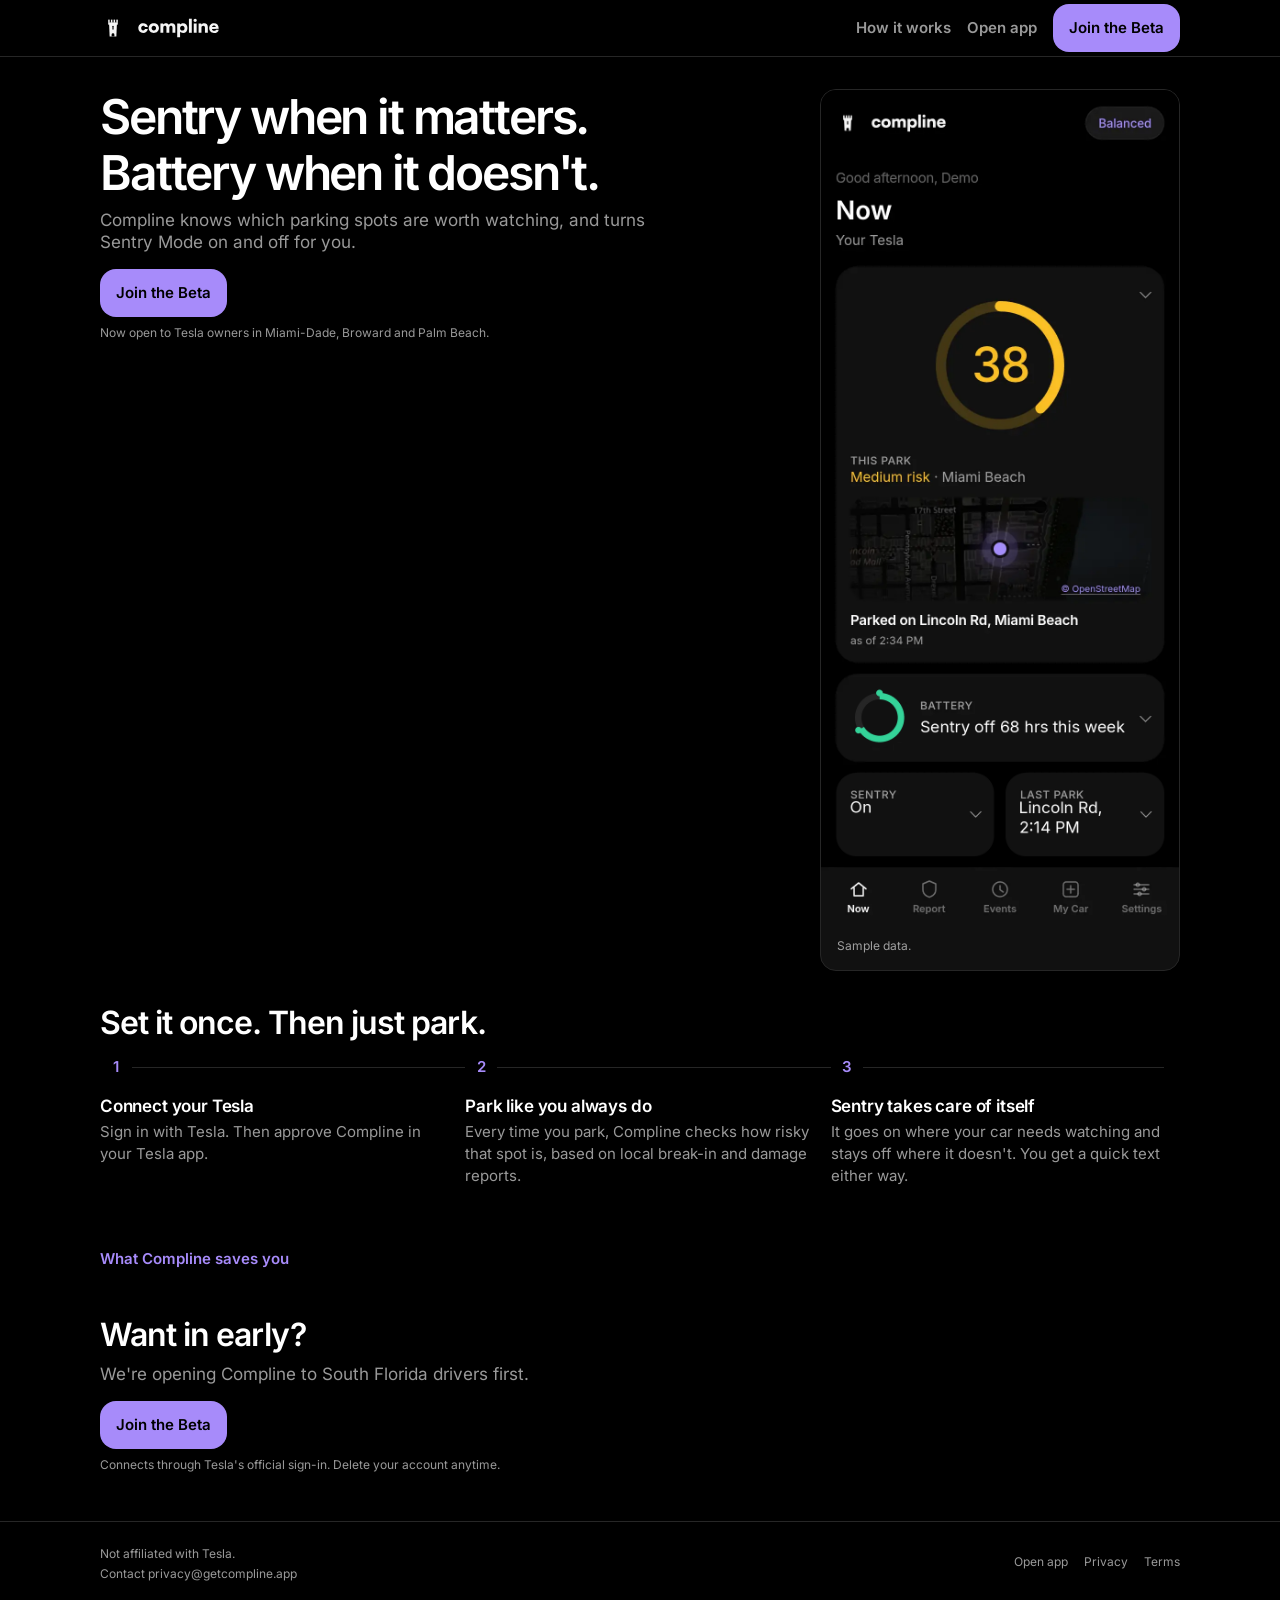
==== commit b45b5587: "Replace the savings writeup with four stat tiles. Drop the slider, citations, and homepage estimate " ====
--- a/index.html
+++ b/index.html
@@ -26,7 +26,7 @@
 <link rel="apple-touch-icon" sizes="180x180" href="/apple-touch-icon.png">
 <link rel="preload" href="/fonts/inter-latin.woff2" as="font" type="font/woff2" crossorigin>
 <link rel="preload" href="/assets/now-screen-sample.webp?v=36cec28f" as="image">
-<link rel="stylesheet" href="/css/site.css?v=36cec28f">
+<link rel="stylesheet" href="/css/site.css?v=5cb598fd">
 </head>
 <body class="mkt">
 <a class="m-skip" href="#content">Skip to content</a>
@@ -107,11 +107,9 @@
     </div>
   </section>
 
-  <section class="m-section" aria-labelledby="save-title">
+  <section class="m-section">
     <div class="m-wrap">
-      <h2 id="save-title" class="m-sr">Savings</h2>
-      <p class="m-lede">Left on around the clock, Sentry can use about 216 kWh a month. Compline keeps more of that for driving.</p>
-      <p class="m-more"><a class="m-text" href="/how-it-works/#savings">How we estimate</a></p>
+      <p class="m-more"><a class="m-text" href="/how-it-works/#savings">What Compline saves you</a></p>
     </div>
   </section>
 
--- a/css/site.css
+++ b/css/site.css
@@ -920,6 +920,56 @@
 .m-prose a { text-underline-offset: 2px; }
 .m-end { padding-bottom: 24px; }
 
+.m-save { margin-top: 24px; scroll-margin-top: 72px; }
+.m-prose .m-save h2 { margin-top: 0; }
+.m-stats {
+  display: grid;
+  grid-template-columns: 1fr 1fr;
+  gap: 12px;
+  margin: 16px 0 0;
+  padding: 0;
+  list-style: none;
+}
+.m-prose .m-stats li,
+.m-prose .m-stats li + li {
+  margin: 0;
+  padding: 16px;
+  border: 1px solid var(--line);
+  border-radius: 16px;
+  background: var(--surface-1);
+  min-width: 0;
+}
+.m-prose .m-stat-num {
+  margin: 0;
+  color: var(--accent);
+  font-size: 28px;
+  line-height: 32px;
+  font-weight: 600;
+  letter-spacing: -0.03em;
+}
+.m-prose .m-stat-per {
+  margin: 4px 0 0;
+  color: var(--muted);
+  font-size: 13px;
+  line-height: 16px;
+  font-weight: 500;
+}
+.m-prose .m-stat-label {
+  margin: 12px 0 0;
+  color: var(--ink);
+  font-size: 13px;
+  line-height: 18px;
+  font-weight: 600;
+}
+.m-prose .m-save .m-note {
+  margin-top: 16px;
+  max-width: 36rem;
+  color: var(--muted);
+  font-size: 12px;
+  line-height: 16px;
+  font-weight: 400;
+}
+
 .m-foot {
   margin-top: 24px;
   padding: 24px 0 32px;
@@ -959,6 +1009,10 @@
   }
   .m-hero { padding-top: 32px; }
   .m-section { padding-top: 32px; }
+  .m-prose .m-stat-num {
+    font-size: 40px;
+    line-height: 44px;
+  }
   .m-nav { gap: 16px; }
   .m-nav-link { display: inline-flex; }
   .m-hero-grid {
